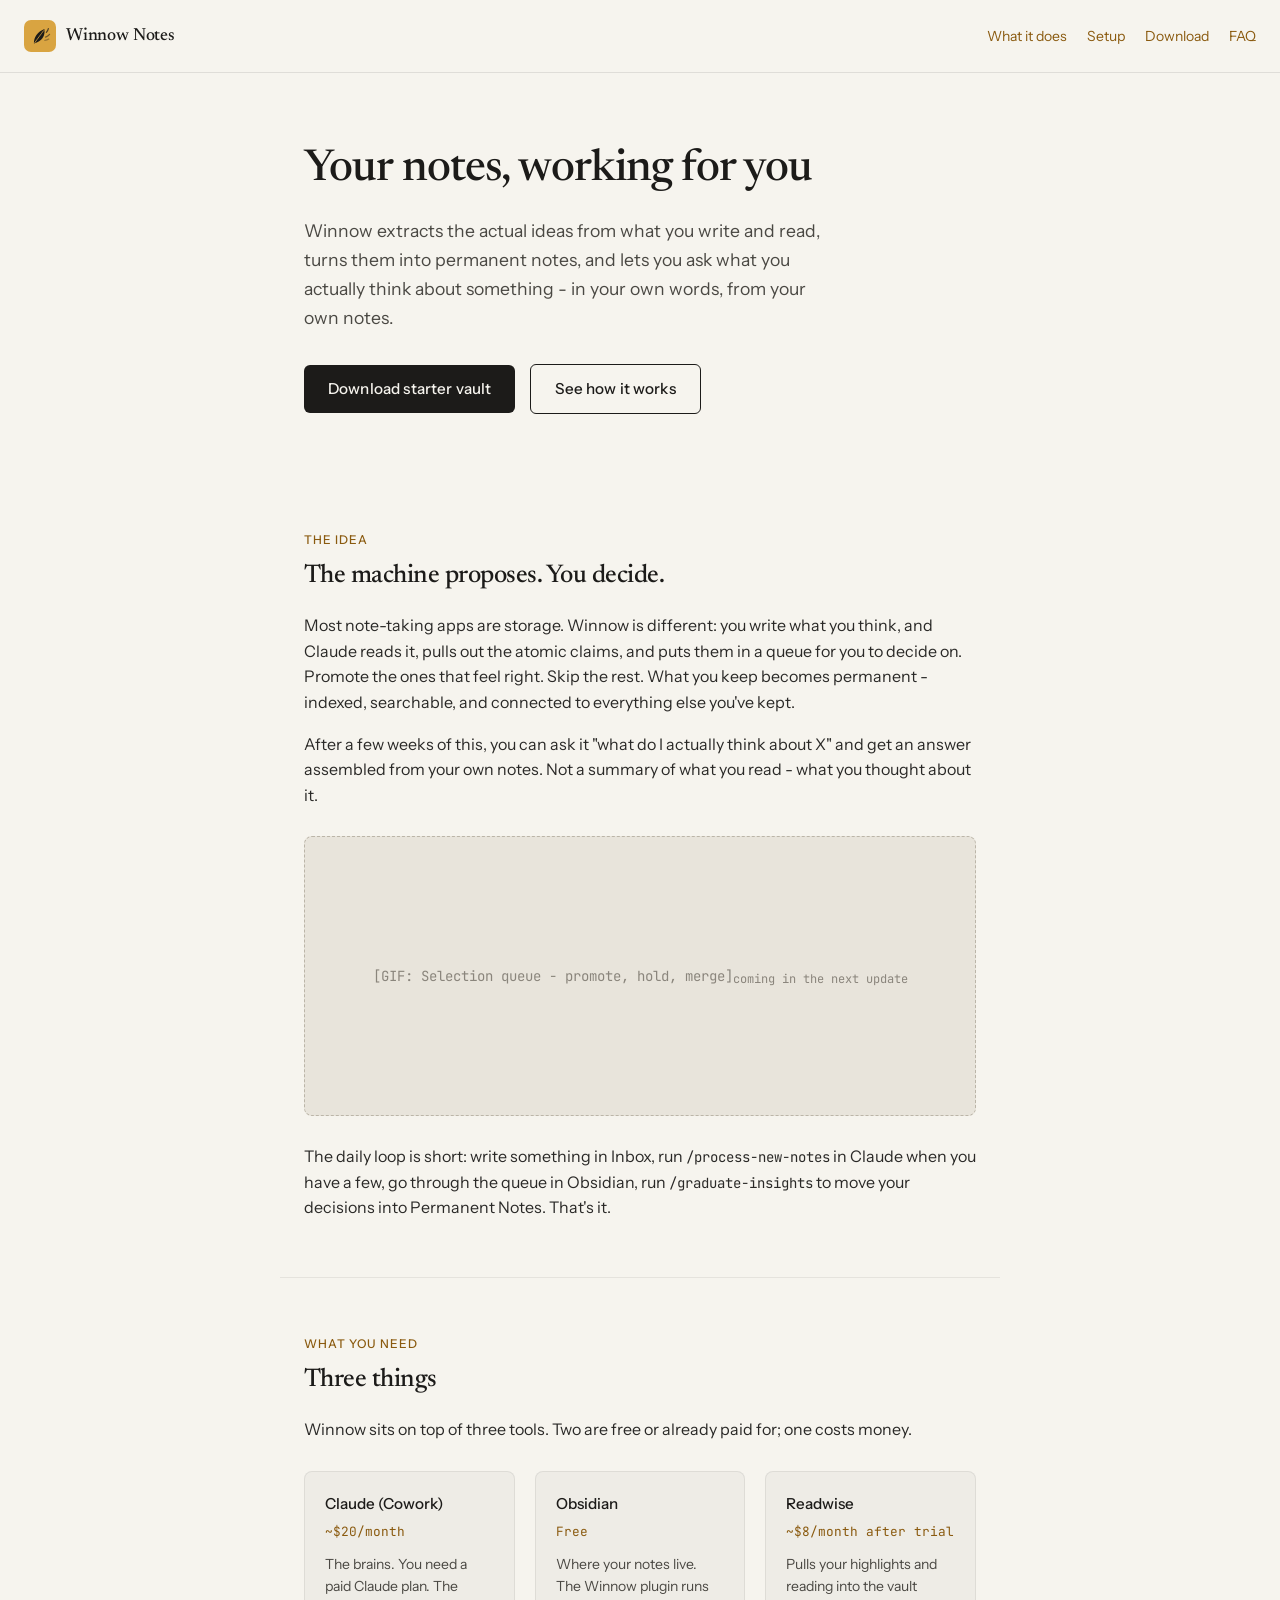
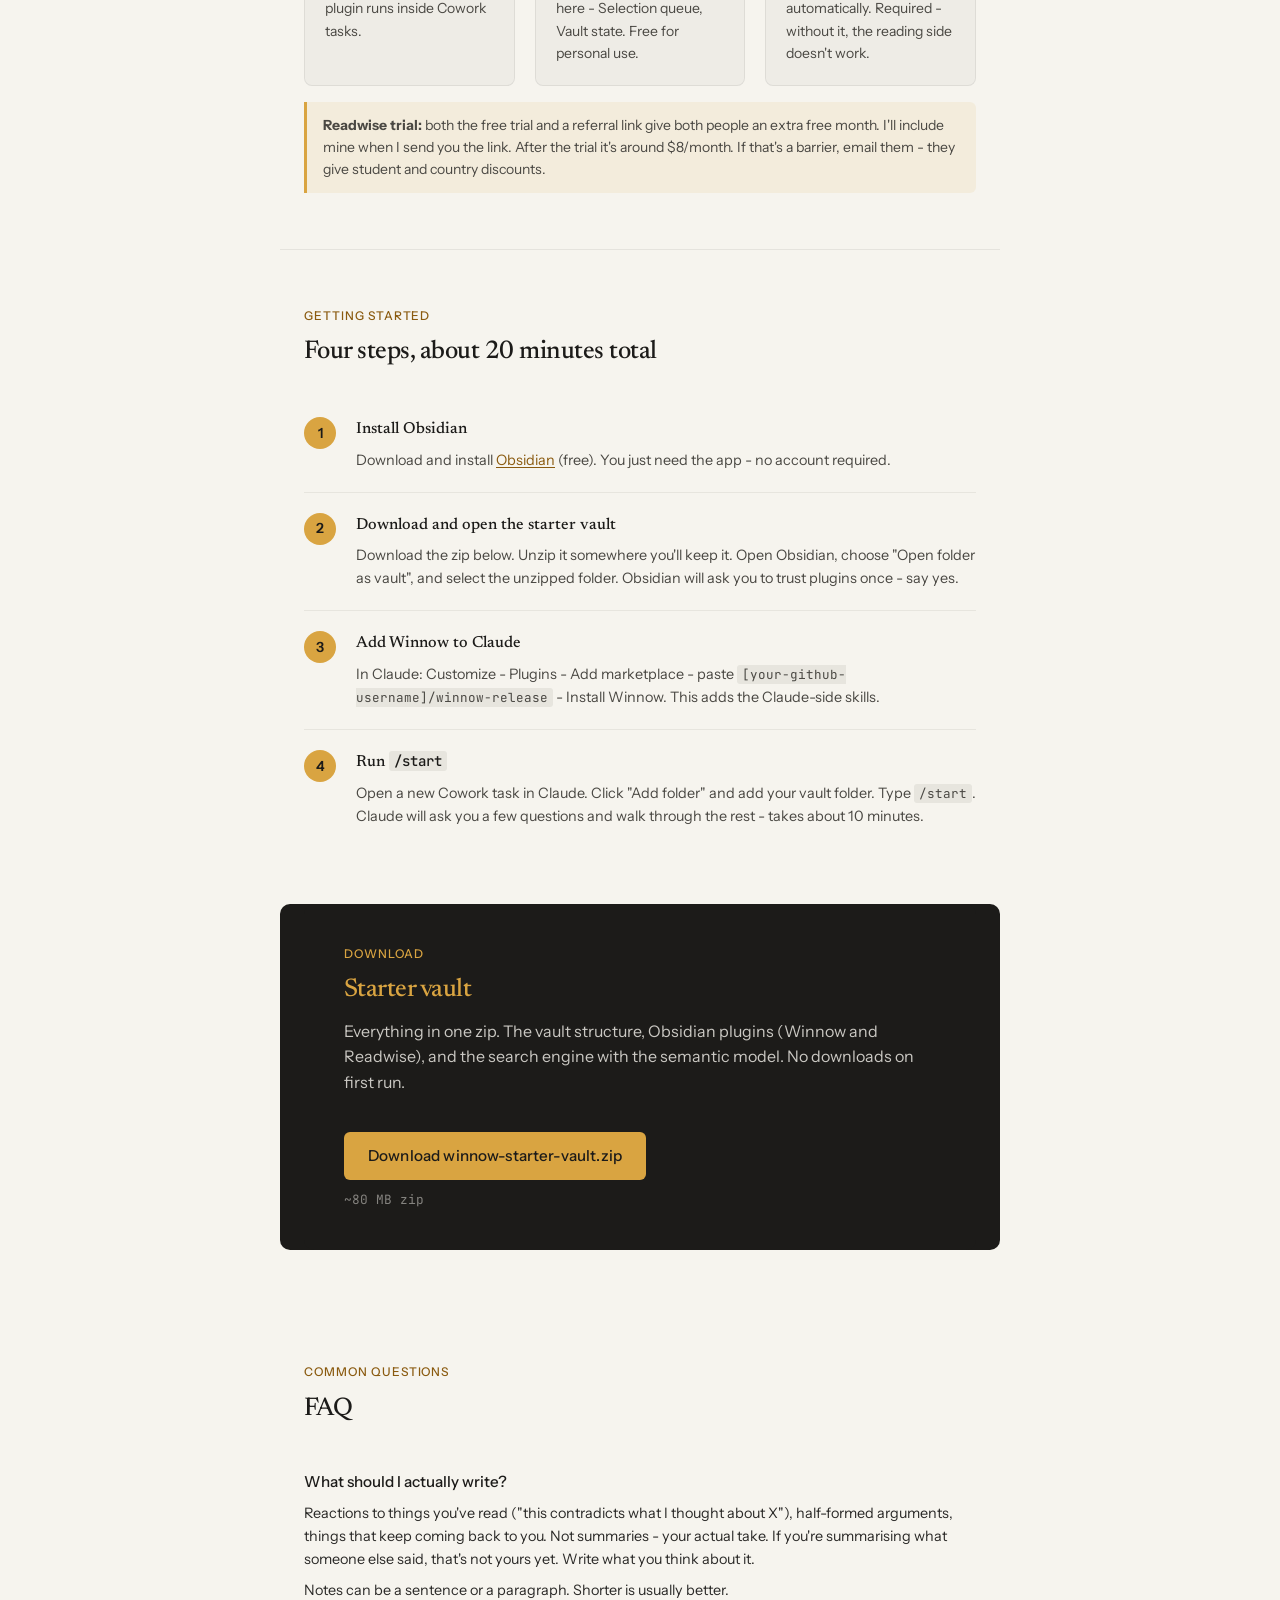
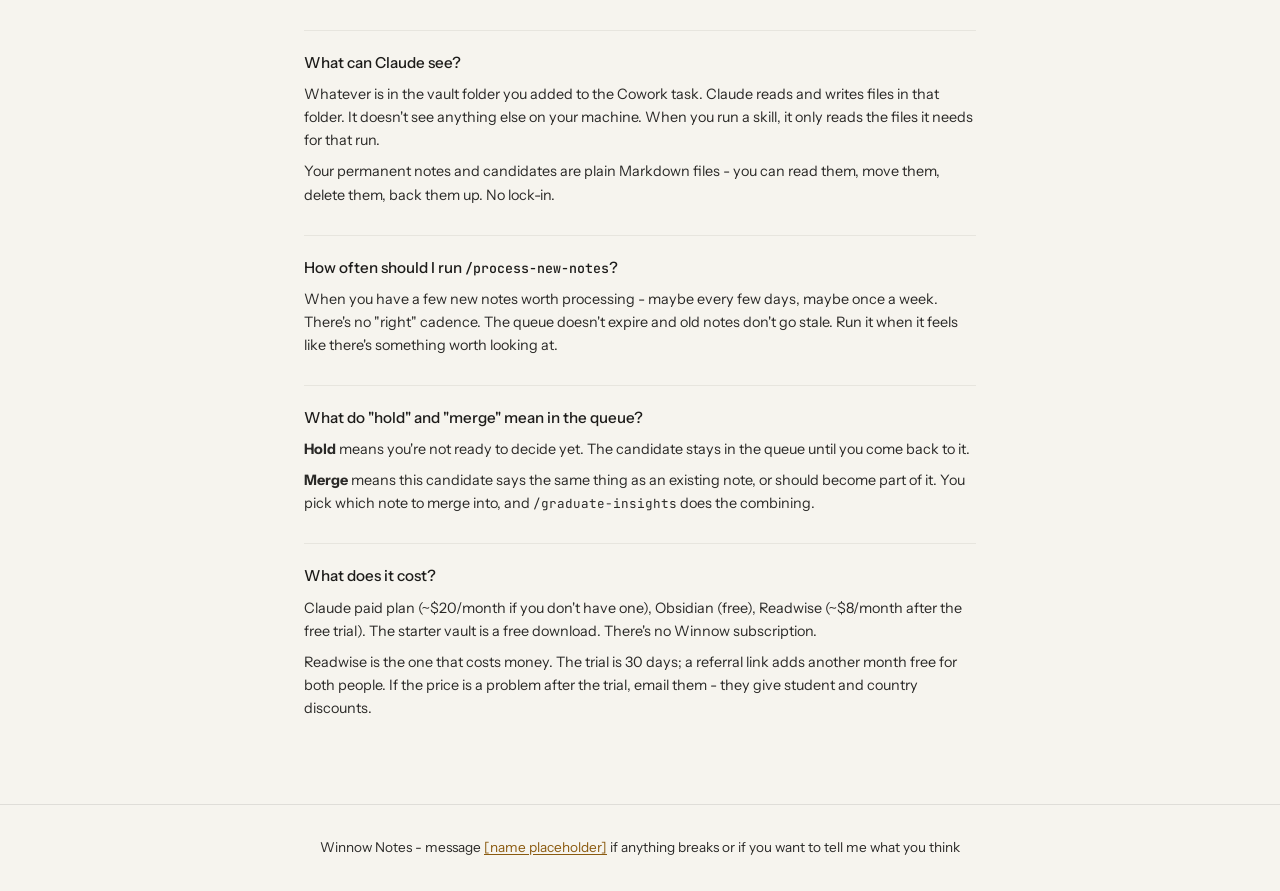
==== site/index.html @ e5ed85e8 "P4/P6b: improved test scripts and local landing page - test_friend_journey_deterministic.sh: proper " ====
<!DOCTYPE html>
<html lang="en">
<head>
<meta charset="UTF-8">
<meta name="viewport" content="width=device-width, initial-scale=1.0">
<meta name="robots" content="noindex">
<meta name="description" content="Winnow Notes - a second brain for your own thinking, built on Obsidian and Claude.">
<title>Winnow Notes</title>
<link rel="preconnect" href="https://fonts.googleapis.com">
<link href="https://fonts.googleapis.com/css2?family=Newsreader:opsz,wght@6..72,400;6..72,500;6..72,600&family=Instrument+Sans:wght@400;500&family=JetBrains+Mono:wght@400&display=swap" rel="stylesheet">
<style>
  :root {
    --ink: #1C1B19;
    --paper: #F6F4EE;
    --gold: #D9A441;
    --ochre: #8A5A0F;
    --chaff-75: rgba(236, 231, 220, 0.75);
    --chaff-55: rgba(236, 231, 220, 0.55);
    --chaff-35: rgba(236, 231, 220, 0.35);
    --max-w: 720px;
  }
  *, *::before, *::after { box-sizing: border-box; margin: 0; padding: 0; }
  html { font-size: 16px; scroll-behavior: smooth; }
  body {
    background: var(--paper);
    color: var(--ink);
    font-family: 'Instrument Sans', system-ui, sans-serif;
    line-height: 1.6;
    -webkit-font-smoothing: antialiased;
  }
  h1, h2, h3, .wordmark { font-family: 'Newsreader', Georgia, serif; }
  code, kbd { font-family: 'JetBrains Mono', monospace; font-size: 0.875em; }
  a { color: var(--ochre); text-decoration: underline; text-underline-offset: 2px; }
  a:hover { color: var(--ink); }

  /* Nav */
  nav {
    display: flex;
    align-items: center;
    gap: 10px;
    padding: 20px 24px;
    border-bottom: 1px solid rgba(28,27,25,0.1);
    position: sticky;
    top: 0;
    background: var(--paper);
    z-index: 10;
  }
  nav .logo { width: 32px; height: 32px; }
  nav .wordmark { font-size: 1.1rem; font-weight: 500; color: var(--ink); text-decoration: none; letter-spacing: -0.01em; }
  nav .nav-links { margin-left: auto; display: flex; gap: 20px; }
  nav .nav-links a { font-size: 0.875rem; color: var(--ochre); text-decoration: none; }
  nav .nav-links a:hover { text-decoration: underline; }

  /* Layout */
  .container { max-width: var(--max-w); margin: 0 auto; padding: 0 24px; }

  /* Hero */
  .hero {
    padding: 72px 24px 60px;
    max-width: var(--max-w);
    margin: 0 auto;
  }
  .hero h1 {
    font-size: clamp(2rem, 5vw, 2.75rem);
    font-weight: 500;
    line-height: 1.15;
    letter-spacing: -0.02em;
    margin-bottom: 20px;
    color: var(--ink);
  }
  .hero .sub {
    font-size: 1.1rem;
    color: #4a4843;
    max-width: 540px;
    margin-bottom: 32px;
    line-height: 1.65;
  }
  .btn {
    display: inline-block;
    background: var(--ink);
    color: var(--paper);
    padding: 12px 24px;
    border-radius: 6px;
    text-decoration: none;
    font-size: 0.95rem;
    font-weight: 500;
    letter-spacing: 0.01em;
    transition: opacity 0.15s;
  }
  .btn:hover { opacity: 0.85; color: var(--paper); }
  .btn-secondary {
    background: transparent;
    color: var(--ink);
    border: 1.5px solid var(--ink);
    margin-left: 12px;
  }
  .btn-secondary:hover { background: var(--ink); color: var(--paper); }

  /* Sections */
  section { padding: 56px 24px; max-width: var(--max-w); margin: 0 auto; }
  section + section { border-top: 1px solid rgba(28,27,25,0.08); }
  .section-label {
    font-size: 0.75rem;
    font-weight: 500;
    letter-spacing: 0.08em;
    text-transform: uppercase;
    color: var(--ochre);
    margin-bottom: 12px;
  }
  h2 {
    font-size: 1.6rem;
    font-weight: 500;
    letter-spacing: -0.02em;
    margin-bottom: 20px;
    line-height: 1.25;
  }
  p { margin-bottom: 16px; color: #2a2927; }
  p:last-child { margin-bottom: 0; }

  /* GIF placeholder */
  .gif-placeholder {
    background: #e8e4db;
    border: 1.5px dashed #bbb5a8;
    border-radius: 8px;
    height: 280px;
    display: flex;
    align-items: center;
    justify-content: center;
    margin: 28px 0;
    color: #8a857c;
    font-size: 0.875rem;
    font-family: 'JetBrains Mono', monospace;
    text-align: center;
    line-height: 1.6;
  }

  /* What you need */
  .needs-grid {
    display: grid;
    grid-template-columns: repeat(auto-fit, minmax(200px, 1fr));
    gap: 20px;
    margin-top: 28px;
  }
  .need-card {
    background: rgba(28,27,25,0.03);
    border: 1px solid rgba(28,27,25,0.08);
    border-radius: 8px;
    padding: 20px;
  }
  .need-card .need-name {
    font-weight: 500;
    margin-bottom: 6px;
    font-size: 0.95rem;
  }
  .need-card .need-cost {
    font-size: 0.8rem;
    color: var(--ochre);
    font-family: 'JetBrains Mono', monospace;
    margin-bottom: 10px;
  }
  .need-card p { font-size: 0.875rem; color: #4a4843; margin: 0; }

  /* Steps */
  .steps { margin-top: 28px; display: flex; flex-direction: column; gap: 0; }
  .step {
    display: grid;
    grid-template-columns: 36px 1fr;
    gap: 16px;
    padding: 20px 0;
    border-bottom: 1px solid rgba(28,27,25,0.07);
    align-items: start;
  }
  .step:last-child { border-bottom: none; }
  .step-num {
    width: 32px;
    height: 32px;
    background: var(--gold);
    color: var(--ink);
    border-radius: 50%;
    display: flex;
    align-items: center;
    justify-content: center;
    font-weight: 600;
    font-size: 0.875rem;
    flex-shrink: 0;
  }
  .step-content h3 { font-size: 1rem; font-weight: 500; margin-bottom: 6px; }
  .step-content p { font-size: 0.9rem; color: #4a4843; margin: 0; }
  .step-content code { background: rgba(28,27,25,0.07); padding: 1px 5px; border-radius: 3px; }

  /* Download */
  #download {
    background: var(--ink);
    color: var(--paper);
    border-radius: 10px;
    padding: 40px;
    max-width: var(--max-w);
    margin: 0 auto 56px;
  }
  #download h2 { color: var(--gold); }
  #download p { color: rgba(246,244,238,0.8); }
  #download .btn {
    background: var(--gold);
    color: var(--ink);
    margin-top: 20px;
  }
  #download .btn:hover { opacity: 0.9; }
  .file-note { font-size: 0.8rem; margin-top: 10px; opacity: 0.6; font-family: 'JetBrains Mono', monospace; }

  /* FAQ */
  .faq-list { margin-top: 24px; display: flex; flex-direction: column; gap: 0; }
  .faq-item {
    padding: 20px 0;
    border-bottom: 1px solid rgba(28,27,25,0.07);
  }
  .faq-item:last-child { border-bottom: none; }
  .faq-q { font-weight: 500; margin-bottom: 8px; font-size: 0.95rem; }
  .faq-a { font-size: 0.9rem; color: #4a4843; }
  .faq-a p { margin-bottom: 8px; }

  /* Footer */
  footer {
    border-top: 1px solid rgba(28,27,25,0.1);
    padding: 32px 24px;
    text-align: center;
    font-size: 0.85rem;
    color: #6a6560;
  }
  footer a { color: var(--ochre); }

  /* Readwise trial note */
  .trial-note {
    background: rgba(217,164,65,0.1);
    border-left: 3px solid var(--gold);
    padding: 12px 16px;
    border-radius: 0 6px 6px 0;
    font-size: 0.875rem;
    margin-top: 16px;
    color: #4a4843;
  }

  /* Responsive */
  @media (max-width: 600px) {
    .hero h1 { font-size: 1.75rem; }
    .btn-secondary { margin-left: 0; margin-top: 10px; }
    nav .nav-links { display: none; }
    #download { padding: 28px 20px; }
  }
</style>
</head>
<body>

<nav>
  <img class="logo" src="assets/winnow-mark-B1-gold-tile.svg" alt="Winnow Notes mark">
  <a href="/" class="wordmark">Winnow Notes</a>
  <div class="nav-links">
    <a href="#what-it-does">What it does</a>
    <a href="#setup">Setup</a>
    <a href="#download">Download</a>
    <a href="#faq">FAQ</a>
  </div>
</nav>

<main>

  <!-- Hero -->
  <div class="hero">
    <h1>Your notes, working for you</h1>
    <p class="sub">Winnow extracts the actual ideas from what you write and read, turns them into permanent notes, and lets you ask what you actually think about something - in your own words, from your own notes.</p>
    <a href="#download" class="btn">Download starter vault</a>
    <a href="#setup" class="btn btn-secondary">See how it works</a>
  </div>

  <!-- What it does -->
  <section id="what-it-does">
    <div class="section-label">The idea</div>
    <h2>The machine proposes. You decide.</h2>
    <p>Most note-taking apps are storage. Winnow is different: you write what you think, and Claude reads it, pulls out the atomic claims, and puts them in a queue for you to decide on. Promote the ones that feel right. Skip the rest. What you keep becomes permanent - indexed, searchable, and connected to everything else you've kept.</p>
    <p>After a few weeks of this, you can ask it "what do I actually think about X" and get an answer assembled from your own notes. Not a summary of what you read - what you thought about it.</p>

    <div class="gif-placeholder">
      [GIF: Selection queue - promote, hold, merge]<br>
      <span style="font-family: inherit; font-size: 0.75rem; margin-top: 6px; display: block;">coming in the next update</span>
    </div>

    <p>The daily loop is short: write something in Inbox, run <code>/process-new-notes</code> in Claude when you have a few, go through the queue in Obsidian, run <code>/graduate-insights</code> to move your decisions into Permanent Notes. That's it.</p>
  </section>

  <!-- What you need -->
  <section id="requirements">
    <div class="section-label">What you need</div>
    <h2>Three things</h2>
    <p>Winnow sits on top of three tools. Two are free or already paid for; one costs money.</p>

    <div class="needs-grid">
      <div class="need-card">
        <div class="need-name">Claude (Cowork)</div>
        <div class="need-cost">~$20/month</div>
        <p>The brains. You need a paid Claude plan. The plugin runs inside Cowork tasks.</p>
      </div>
      <div class="need-card">
        <div class="need-name">Obsidian</div>
        <div class="need-cost">Free</div>
        <p>Where your notes live. The Winnow plugin runs here - Selection queue, Vault state. Free for personal use.</p>
      </div>
      <div class="need-card">
        <div class="need-name">Readwise</div>
        <div class="need-cost">~$8/month after trial</div>
        <p>Pulls your highlights and reading into the vault automatically. Required - without it, the reading side doesn't work.</p>
      </div>
    </div>

    <div class="trial-note">
      <strong>Readwise trial:</strong> both the free trial and a referral link give both people an extra free month. I'll include mine when I send you the link. After the trial it's around $8/month. If that's a barrier, email them - they give student and country discounts.
    </div>
  </section>

  <!-- Setup -->
  <section id="setup">
    <div class="section-label">Getting started</div>
    <h2>Four steps, about 20 minutes total</h2>

    <div class="steps">
      <div class="step">
        <div class="step-num">1</div>
        <div class="step-content">
          <h3>Install Obsidian</h3>
          <p>Download and install <a href="https://obsidian.md" target="_blank" rel="noopener">Obsidian</a> (free). You just need the app - no account required.</p>
        </div>
      </div>
      <div class="step">
        <div class="step-num">2</div>
        <div class="step-content">
          <h3>Download and open the starter vault</h3>
          <p>Download the zip below. Unzip it somewhere you'll keep it. Open Obsidian, choose "Open folder as vault", and select the unzipped folder. Obsidian will ask you to trust plugins once - say yes.</p>
        </div>
      </div>
      <div class="step">
        <div class="step-num">3</div>
        <div class="step-content">
          <h3>Add Winnow to Claude</h3>
          <p>In Claude: Customize - Plugins - Add marketplace - paste <code>[your-github-username]/winnow-release</code> - Install Winnow. This adds the Claude-side skills.</p>
        </div>
      </div>
      <div class="step">
        <div class="step-num">4</div>
        <div class="step-content">
          <h3>Run <code>/start</code></h3>
          <p>Open a new Cowork task in Claude. Click "Add folder" and add your vault folder. Type <code>/start</code>. Claude will ask you a few questions and walk through the rest - takes about 10 minutes.</p>
        </div>
      </div>
    </div>
  </section>

  <!-- Download -->
  <div id="download" class="container" style="padding: 0 24px;">
    <div style="background: var(--ink); color: var(--paper); border-radius: 10px; padding: 40px; margin-bottom: 56px;">
      <div class="section-label" style="color: var(--gold);">Download</div>
      <h2 style="color: var(--gold); margin-bottom: 12px;">Starter vault</h2>
      <p style="color: rgba(246,244,238,0.8);">Everything in one zip. The vault structure, Obsidian plugins (Winnow and Readwise), and the search engine with the semantic model. No downloads on first run.</p>
      <a href="https://github.com/[TBD]/releases/latest/download/winnow-starter-vault.zip" class="btn" style="background: var(--gold); color: var(--ink); display: inline-block; margin-top: 20px;">Download winnow-starter-vault.zip</a>
      <p class="file-note">~80 MB zip</p>
    </div>
  </div>

  <!-- FAQ -->
  <section id="faq">
    <div class="section-label">Common questions</div>
    <h2>FAQ</h2>

    <div class="faq-list">
      <div class="faq-item">
        <div class="faq-q">What should I actually write?</div>
        <div class="faq-a">
          <p>Reactions to things you've read ("this contradicts what I thought about X"), half-formed arguments, things that keep coming back to you. Not summaries - your actual take. If you're summarising what someone else said, that's not yours yet. Write what you think about it.</p>
          <p>Notes can be a sentence or a paragraph. Shorter is usually better.</p>
        </div>
      </div>
      <div class="faq-item">
        <div class="faq-q">What can Claude see?</div>
        <div class="faq-a">
          <p>Whatever is in the vault folder you added to the Cowork task. Claude reads and writes files in that folder. It doesn't see anything else on your machine. When you run a skill, it only reads the files it needs for that run.</p>
          <p>Your permanent notes and candidates are plain Markdown files - you can read them, move them, delete them, back them up. No lock-in.</p>
        </div>
      </div>
      <div class="faq-item">
        <div class="faq-q">How often should I run <code>/process-new-notes</code>?</div>
        <div class="faq-a">
          <p>When you have a few new notes worth processing - maybe every few days, maybe once a week. There's no "right" cadence. The queue doesn't expire and old notes don't go stale. Run it when it feels like there's something worth looking at.</p>
        </div>
      </div>
      <div class="faq-item">
        <div class="faq-q">What do "hold" and "merge" mean in the queue?</div>
        <div class="faq-a">
          <p><strong>Hold</strong> means you're not ready to decide yet. The candidate stays in the queue until you come back to it.</p>
          <p><strong>Merge</strong> means this candidate says the same thing as an existing note, or should become part of it. You pick which note to merge into, and <code>/graduate-insights</code> does the combining.</p>
        </div>
      </div>
      <div class="faq-item">
        <div class="faq-q">What does it cost?</div>
        <div class="faq-a">
          <p>Claude paid plan (~$20/month if you don't have one), Obsidian (free), Readwise (~$8/month after the free trial). The starter vault is a free download. There's no Winnow subscription.</p>
          <p>Readwise is the one that costs money. The trial is 30 days; a referral link adds another month free for both people. If the price is a problem after the trial, email them - they give student and country discounts.</p>
        </div>
      </div>
    </div>
  </section>

</main>

<footer>
  <p>Winnow Notes - message <a href="mailto:[placeholder]">[name placeholder]</a> if anything breaks or if you want to tell me what you think</p>
</footer>

</body>
</html>
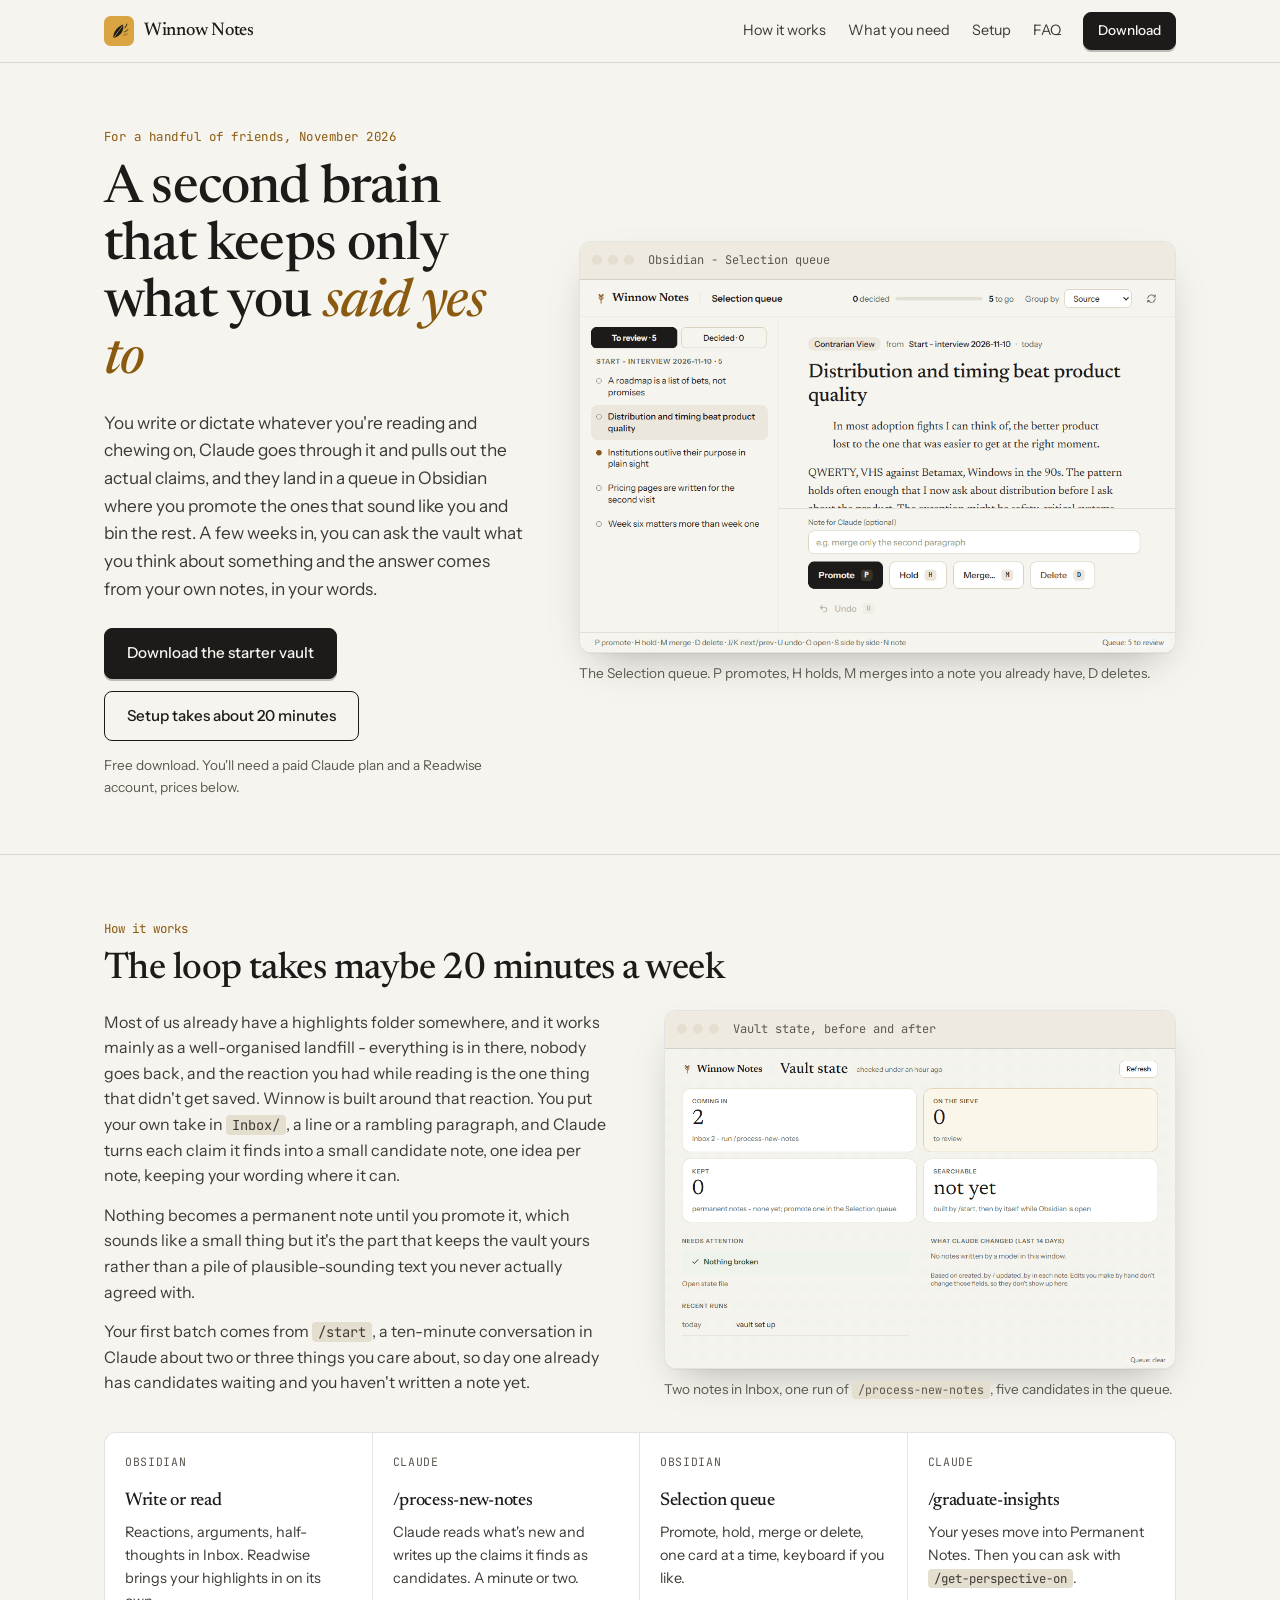
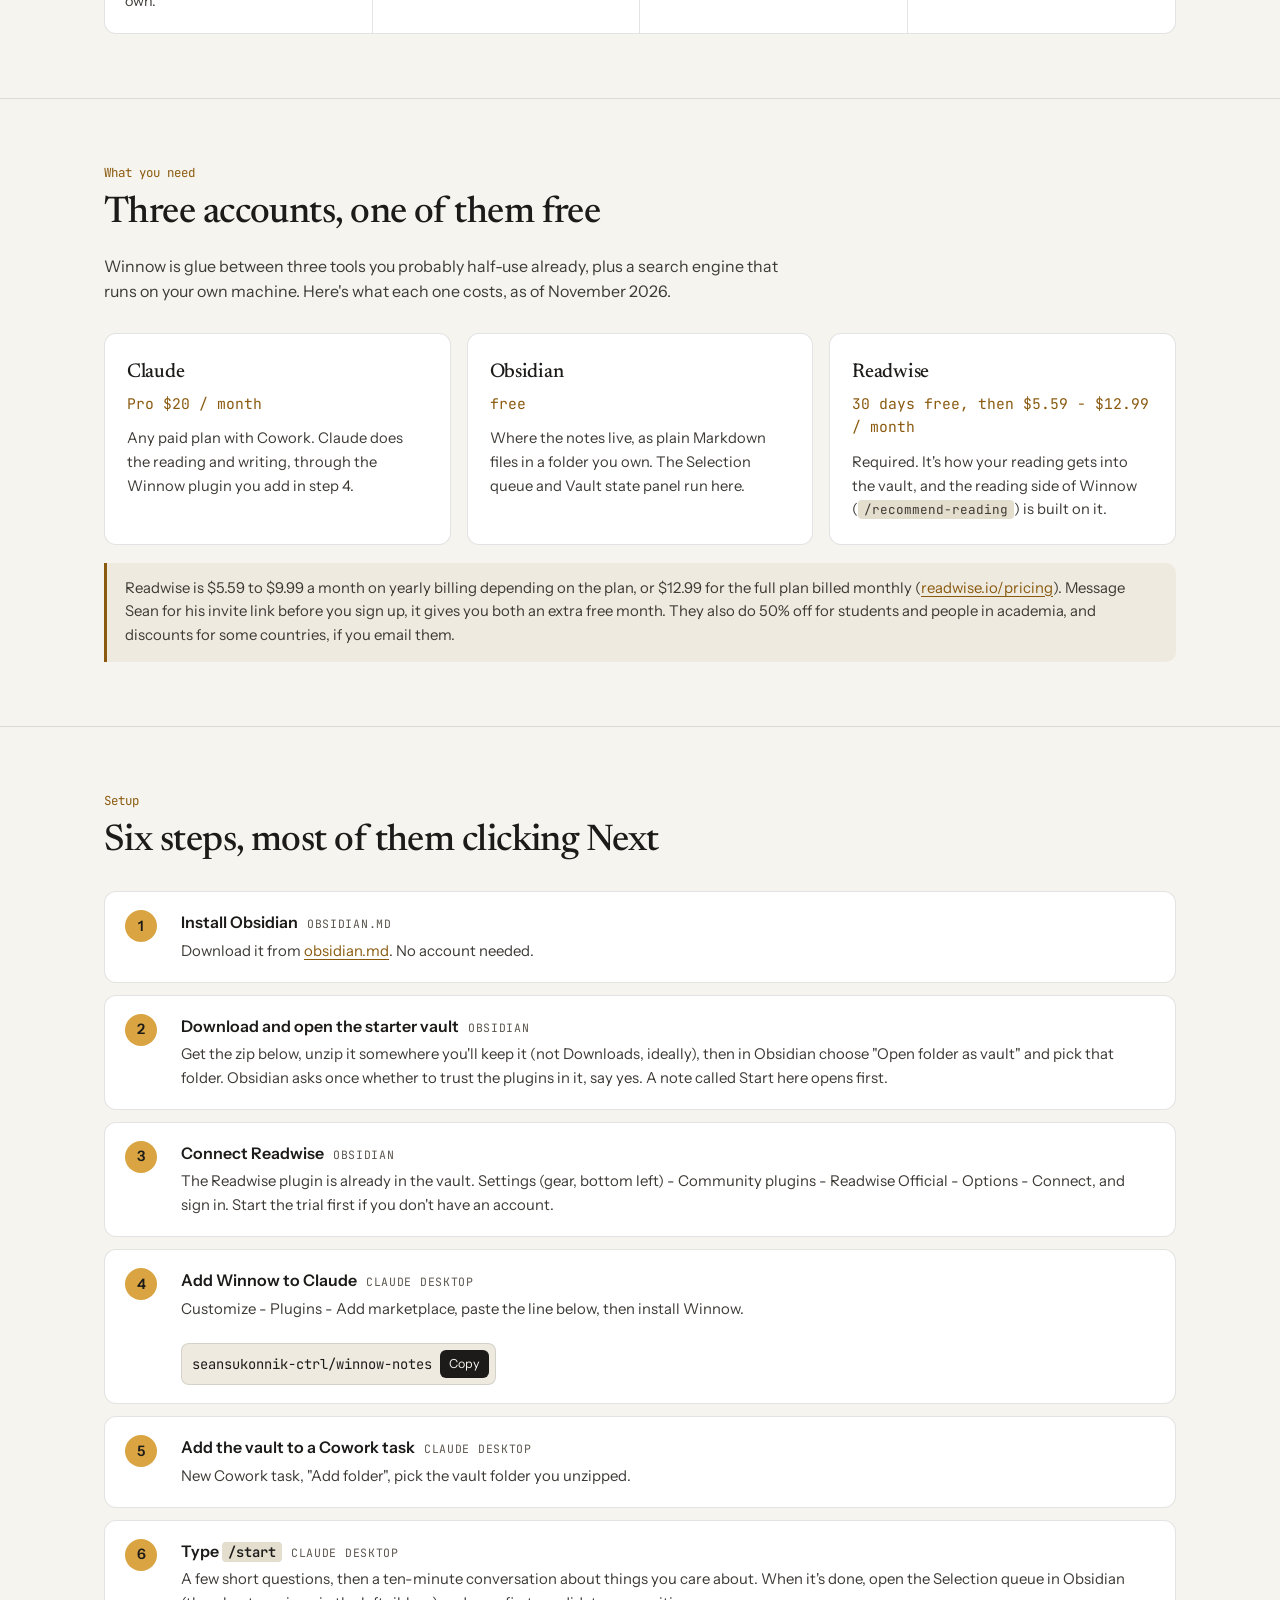
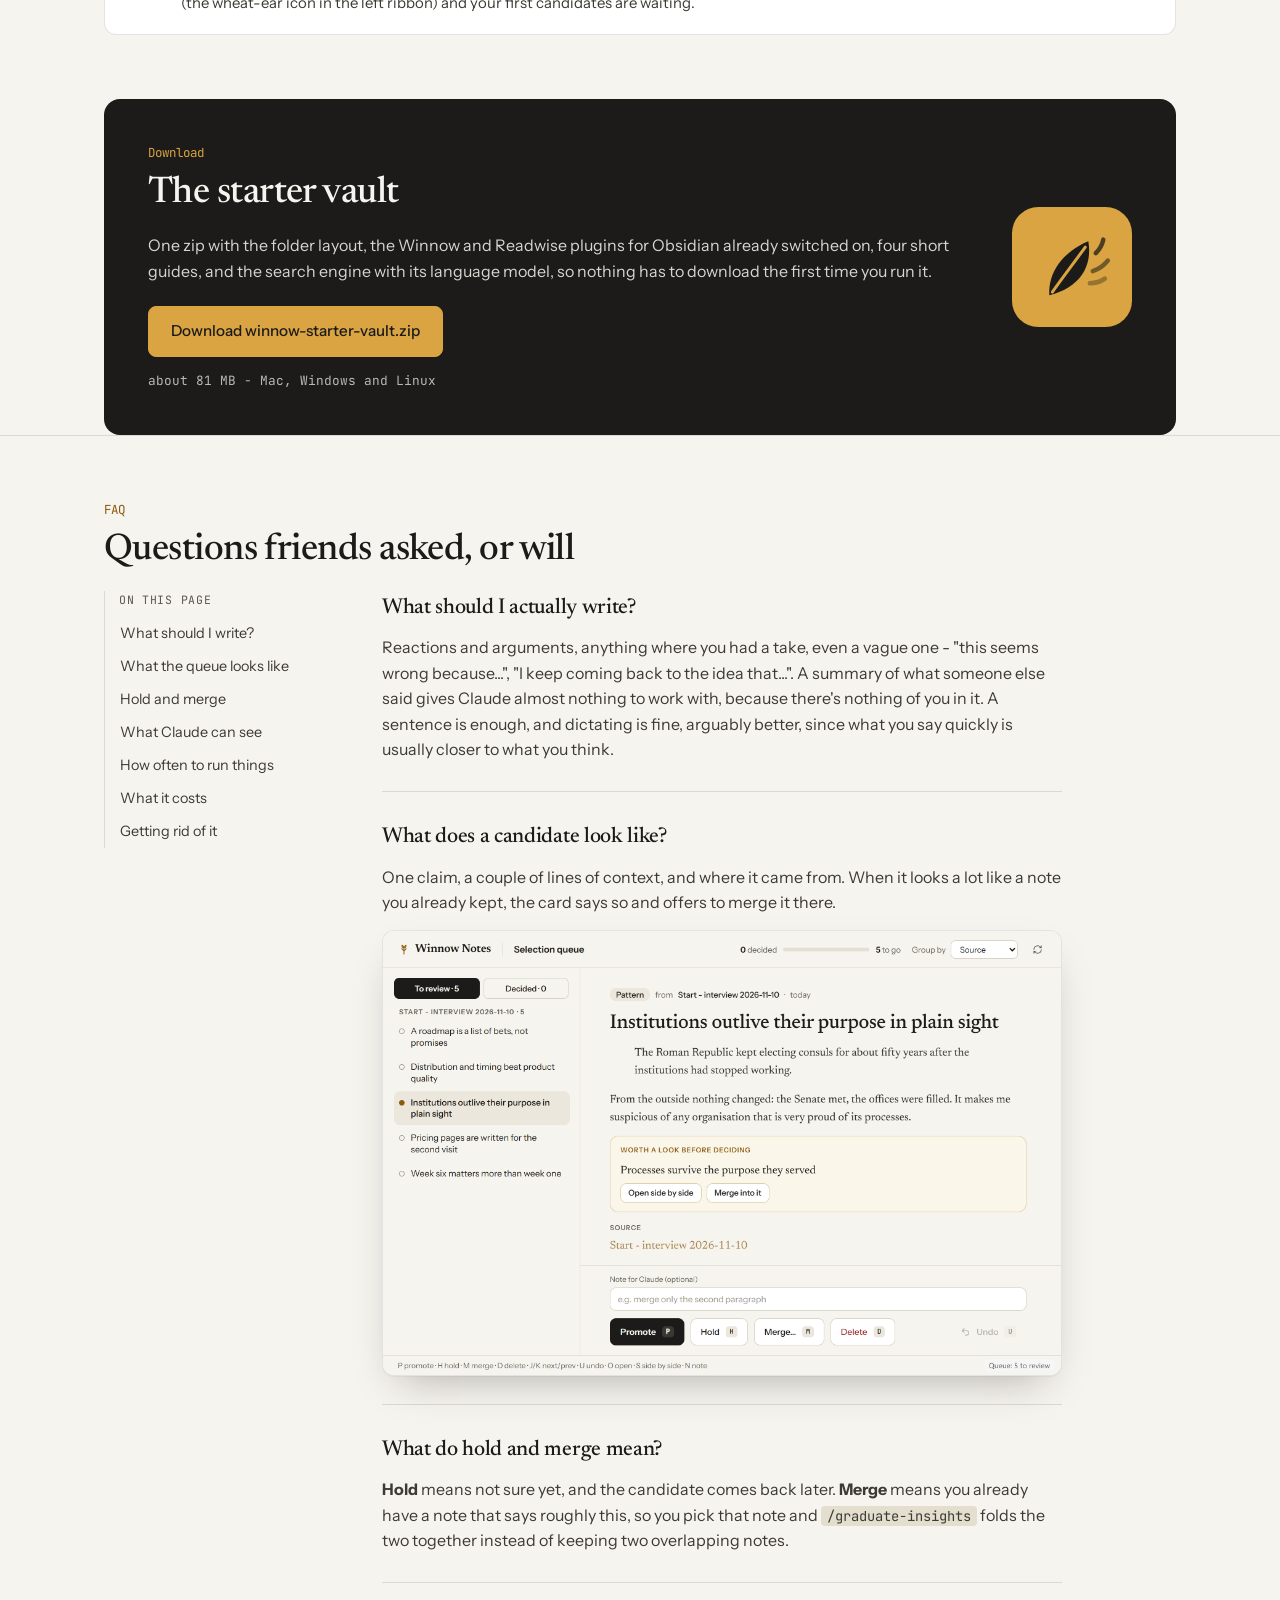
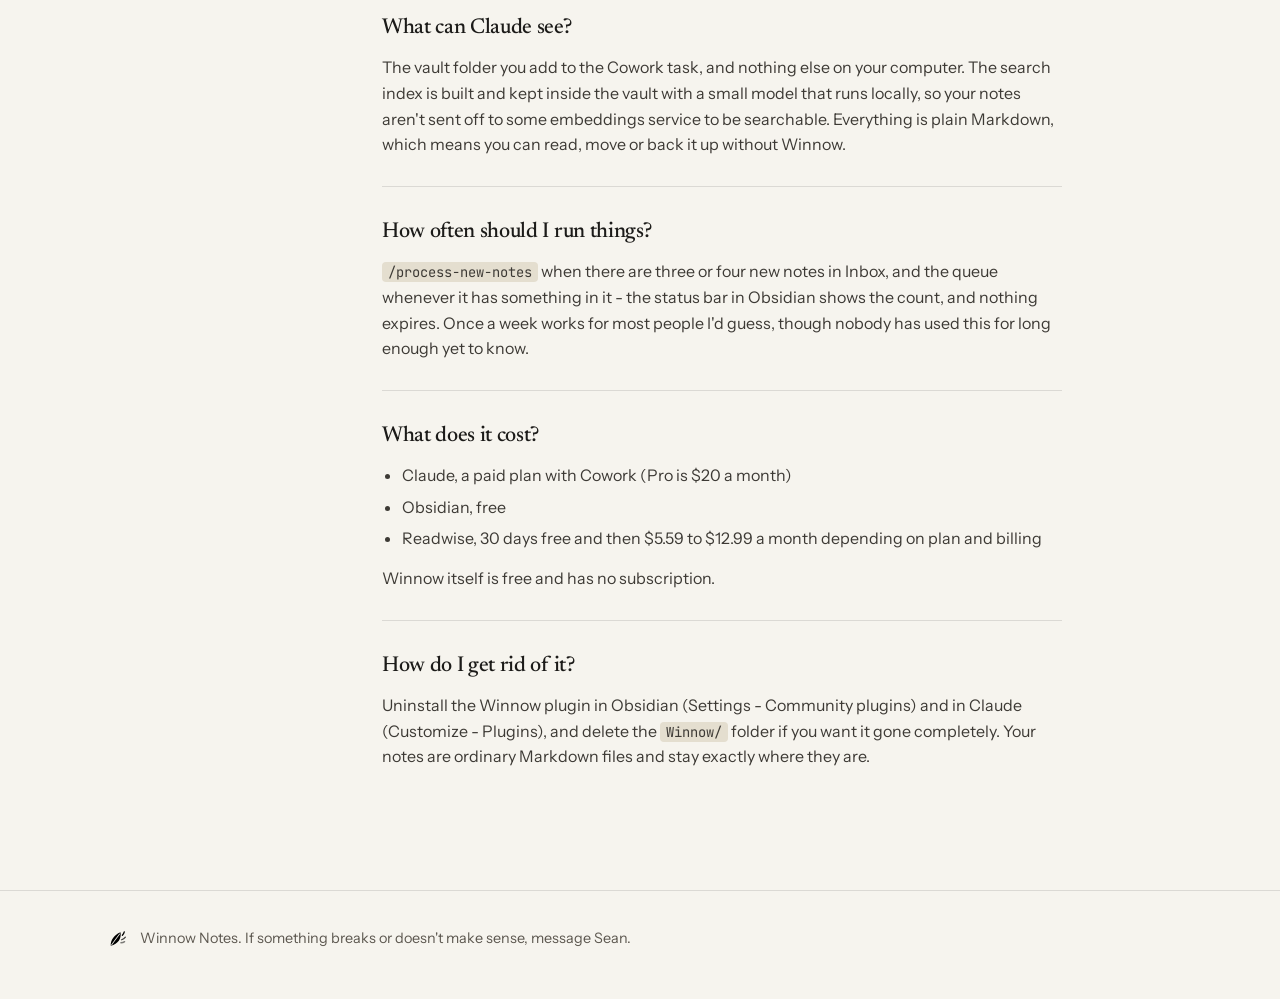
==== commit b3bf8a0d: "Run B: Readwise required in /start, real landing page, Windows-safe tests - plugins/winnow 0.9.6-cor" ====
--- a/site/index.html
+++ b/site/index.html
@@ -4,413 +4,348 @@
 <meta charset="UTF-8">
 <meta name="viewport" content="width=device-width, initial-scale=1.0">
 <meta name="robots" content="noindex">
-<meta name="description" content="Winnow Notes - a second brain for your own thinking, built on Obsidian and Claude.">
+<meta name="description" content="Winnow Notes - Claude reads what you write, proposes the claims it finds, and keeps only the ones you say yes to. Built on Obsidian, Claude and Readwise.">
 <title>Winnow Notes</title>
+<link rel="icon" href="assets/winnow-mark-B1-gold-tile.svg" type="image/svg+xml">
 <link rel="preconnect" href="https://fonts.googleapis.com">
-<link href="https://fonts.googleapis.com/css2?family=Newsreader:opsz,wght@6..72,400;6..72,500;6..72,600&family=Instrument+Sans:wght@400;500&family=JetBrains+Mono:wght@400&display=swap" rel="stylesheet">
+<link rel="preconnect" href="https://fonts.gstatic.com" crossorigin>
+<link href="https://fonts.googleapis.com/css2?family=Newsreader:ital,opsz,wght@0,6..72,400;0,6..72,500;0,6..72,600;1,6..72,400&family=Instrument+Sans:wght@400;500;600&family=JetBrains+Mono:wght@400;500&display=swap" rel="stylesheet">
 <style>
   :root {
     --ink: #1C1B19;
+    --ink-2: #3d3a35;   /* body copy on paper, 10.3:1 */
+    --ink-3: #5c574f;   /* secondary copy on paper, 6.5:1 */
     --paper: #F6F4EE;
-    --gold: #D9A441;
-    --ochre: #8A5A0F;
-    --chaff-75: rgba(236, 231, 220, 0.75);
-    --chaff-55: rgba(236, 231, 220, 0.55);
-    --chaff-35: rgba(236, 231, 220, 0.35);
-    --max-w: 720px;
+    --paper-2: #EEEAE0; /* panels */
+    --paper-3: #E4DECF; /* rules, tags */
+    --gold: #D9A441;    /* only on ink, or as fill behind ink text */
+    --ochre: #8A5A0F;   /* links and labels on paper, 5.4:1 (4.9:1 on paper-2) */
+    --rule: rgba(28,27,25,0.12);
+    --max: 1120px;
+    --prose: 680px;
   }
   *, *::before, *::after { box-sizing: border-box; margin: 0; padding: 0; }
-  html { font-size: 16px; scroll-behavior: smooth; }
-  body {
-    background: var(--paper);
-    color: var(--ink);
-    font-family: 'Instrument Sans', system-ui, sans-serif;
-    line-height: 1.6;
-    -webkit-font-smoothing: antialiased;
+  html { font-size: 16px; scroll-behavior: smooth; scroll-padding-top: 72px; }
+  body { background: var(--paper); color: var(--ink); font-family: 'Instrument Sans', system-ui, sans-serif; line-height: 1.6; -webkit-font-smoothing: antialiased; }
+  img { max-width: 100%; height: auto; display: block; }
+  h1, h2, h3, .wordmark { font-family: 'Newsreader', Georgia, serif; font-weight: 500; letter-spacing: -0.015em; }
+  code, kbd, .mono { font-family: 'JetBrains Mono', ui-monospace, monospace; font-size: 0.86em; }
+  code { background: var(--paper-3); padding: 1px 6px; border-radius: 4px; white-space: nowrap; }
+  kbd { border: 1px solid var(--rule); border-bottom-width: 2px; border-radius: 4px; padding: 0 5px; background: #fff; }
+  a { color: var(--ochre); text-underline-offset: 3px; }
+  a:hover { color: var(--ink); }
+  a:focus-visible, .btn:focus-visible { outline: 3px solid var(--gold); outline-offset: 2px; border-radius: 4px; }
+  p { color: var(--ink-2); margin-bottom: 14px; }
+  p:last-child { margin-bottom: 0; }
+
+  /* Nav */
+  .nav { position: sticky; top: 0; z-index: 10; background: rgba(246,244,238,0.94); backdrop-filter: blur(6px); border-bottom: 1px solid var(--rule); }
+  .nav-in { max-width: var(--max); margin: 0 auto; padding: 12px 24px; display: flex; align-items: center; gap: 10px; }
+  .nav .logo { width: 30px; height: 30px; }
+  .nav .wordmark { font-size: 1.15rem; color: var(--ink); text-decoration: none; }
+  .nav-links { margin-left: auto; display: flex; gap: 22px; align-items: center; }
+  .nav-links a { font-size: 0.9rem; color: var(--ink-2); text-decoration: none; }
+  .nav-links a:hover { color: var(--ochre); text-decoration: underline; }
+  .nav-links .btn { color: var(--paper); padding: 7px 14px; font-size: 0.85rem; }
+
+  .wrap { max-width: var(--max); margin: 0 auto; padding: 0 24px; }
+
+  /* Buttons */
+  .btn { display: inline-block; background: var(--ink); color: var(--paper); padding: 12px 22px; border-radius: 8px; text-decoration: none; font-weight: 500; font-size: 0.95rem; border: 1.5px solid var(--ink); box-shadow: 0 2px 0 rgba(28,27,25,0.25); transition: transform .1s, box-shadow .1s; }
+  .btn:hover { color: var(--paper); transform: translateY(-1px); box-shadow: 0 3px 0 rgba(28,27,25,0.25); }
+  .btn-ghost { background: transparent; color: var(--ink); box-shadow: none; }
+  .btn-ghost:hover { color: var(--ink); background: var(--paper-2); }
+  .btn-gold { background: var(--gold); color: var(--ink); border-color: var(--gold); }
+  .btn-gold:hover { color: var(--ink); }
+
+  /* Hero */
+  .hero { display: grid; grid-template-columns: minmax(0, 5fr) minmax(0, 7fr); gap: 48px; align-items: center; padding: 64px 0 56px; }
+  .eyebrow { font-family: 'JetBrains Mono', monospace; font-size: 0.78rem; letter-spacing: 0.04em; color: var(--ochre); margin-bottom: 14px; }
+  .hero h1 { font-size: clamp(2.1rem, 4.4vw, 3.3rem); line-height: 1.08; margin-bottom: 20px; }
+  .hero h1 em { font-style: italic; color: var(--ochre); }
+  .hero .sub { font-size: 1.08rem; margin-bottom: 26px; }
+  .hero .cta { display: flex; gap: 12px; flex-wrap: wrap; }
+  .hero .small { font-size: 0.85rem; color: var(--ink-3); margin-top: 14px; }
+
+  /* App window frame for screenshots */
+  .window { background: #fff; border: 1px solid var(--rule); border-radius: 12px; box-shadow: 0 1px 0 rgba(28,27,25,.04), 0 18px 40px -18px rgba(28,27,25,.35); overflow: hidden; }
+  .window-bar { display: flex; align-items: center; gap: 6px; padding: 9px 12px; background: var(--paper-2); border-bottom: 1px solid var(--rule); }
+  .window-bar i { width: 10px; height: 10px; border-radius: 50%; background: var(--paper-3); }
+  .window-bar span { margin-left: 8px; font-size: 0.75rem; color: var(--ink-3); font-family: 'JetBrains Mono', monospace; }
+  figure figcaption { font-size: 0.85rem; color: var(--ink-3); margin-top: 10px; }
+
+  /* Sections */
+  section { padding: 64px 0; border-top: 1px solid var(--rule); }
+  .label { font-family: 'JetBrains Mono', monospace; font-size: 0.78rem; color: var(--ochre); margin-bottom: 10px; }
+  h2 { font-size: clamp(1.7rem, 3vw, 2.3rem); line-height: 1.15; margin-bottom: 18px; }
+  .prose { max-width: var(--prose); }
+  .split { display: grid; grid-template-columns: minmax(0, 1fr) minmax(0, 1fr); gap: 48px; align-items: start; }
+
+  /* Loop strip */
+  .loop { display: grid; grid-template-columns: repeat(4, minmax(0, 1fr)); gap: 0; margin-top: 32px; border: 1px solid var(--rule); border-radius: 12px; overflow: hidden; background: #fff; }
+  .loop > div { padding: 20px; border-right: 1px solid var(--rule); }
+  .loop > div:last-child { border-right: 0; }
+  .loop .where { font-family: 'JetBrains Mono', monospace; font-size: 0.72rem; color: var(--ink-3); text-transform: uppercase; letter-spacing: 0.06em; }
+  .loop h3 { font-size: 1.15rem; margin: 6px 0 6px; }
+  .loop p { font-size: 0.9rem; }
+
+  /* Needs */
+  .needs { display: grid; grid-template-columns: repeat(3, minmax(0, 1fr)); gap: 16px; margin-top: 28px; }
+  .need { background: #fff; border: 1px solid var(--rule); border-radius: 12px; padding: 22px; }
+  .need h3 { font-size: 1.25rem; margin-bottom: 4px; }
+  .price { font-family: 'JetBrains Mono', monospace; font-size: 0.82rem; color: var(--ochre); margin-bottom: 12px; }
+  .need p { font-size: 0.92rem; }
+  .note { margin-top: 18px; background: var(--paper-2); border-left: 3px solid var(--ochre); border-radius: 0 10px 10px 0; padding: 14px 18px; font-size: 0.93rem; }
+  .note p { color: var(--ink-2); }
+
+  /* Steps */
+  .steps { list-style: none; counter-reset: s; margin-top: 28px; display: grid; gap: 12px; }
+  .steps li { counter-increment: s; display: grid; grid-template-columns: 40px minmax(0, 1fr); gap: 16px; background: #fff; border: 1px solid var(--rule); border-radius: 12px; padding: 18px 20px; }
+  .steps li::before { content: counter(s); width: 32px; height: 32px; border-radius: 50%; background: var(--gold); color: var(--ink); display: grid; place-items: center; font-weight: 600; font-size: 0.9rem; }
+  .steps h3 { font-family: 'Instrument Sans', system-ui, sans-serif; font-weight: 600; font-size: 1rem; letter-spacing: 0; margin-bottom: 4px; }
+  .steps p { font-size: 0.93rem; }
+  .steps .where { font-family: 'JetBrains Mono', monospace; font-size: 0.72rem; color: var(--ink-3); text-transform: uppercase; letter-spacing: 0.06em; margin-left: 6px; font-weight: 400; }
+  .copybox { display: inline-flex; align-items: center; gap: 8px; margin-top: 8px; background: var(--paper-2); border: 1px solid var(--rule); border-radius: 8px; padding: 6px 6px 6px 10px; font-family: 'JetBrains Mono', monospace; font-size: 0.86rem; max-width: 100%; overflow-wrap: anywhere; }
+  .copybox button { font: inherit; font-family: 'Instrument Sans', sans-serif; font-size: 0.78rem; background: var(--ink); color: var(--paper); border: 0; border-radius: 6px; padding: 4px 9px; cursor: pointer; }
+
+  /* Download */
+  .download { background: var(--ink); color: var(--paper); border-radius: 16px; padding: 44px; display: grid; grid-template-columns: minmax(0, 1fr) auto; gap: 32px; align-items: center; }
+  .download .label { color: var(--gold); }
+  .download h2 { color: var(--paper); }
+  .download p { color: rgba(246,244,238,0.86); }
+  .download .meta { font-family: 'JetBrains Mono', monospace; font-size: 0.8rem; color: rgba(246,244,238,0.72); margin-top: 10px; }
+  .download img { width: 120px; height: 120px; }
+
+  /* Docs-style FAQ */
+  .docs { display: grid; grid-template-columns: 230px minmax(0, 1fr); gap: 48px; margin-top: 12px; }
+  .docs nav { position: sticky; top: 84px; align-self: start; border-left: 1px solid var(--rule); }
+  .docs nav p { font-family: 'JetBrains Mono', monospace; font-size: 0.72rem; text-transform: uppercase; letter-spacing: 0.06em; color: var(--ink-3); padding-left: 14px; margin-bottom: 8px; }
+  .docs nav a { display: block; padding: 5px 14px; font-size: 0.9rem; color: var(--ink-2); text-decoration: none; border-left: 2px solid transparent; margin-left: -1px; }
+  .docs nav a:hover { color: var(--ochre); border-left-color: var(--ochre); }
+  .qa { padding: 0 0 28px; margin-bottom: 28px; border-bottom: 1px solid var(--rule); max-width: var(--prose); }
+  .qa:last-child { border-bottom: 0; }
+  .qa h3 { font-size: 1.35rem; margin-bottom: 10px; }
+  .qa ul { margin: 0 0 14px 20px; color: var(--ink-2); }
+  .qa li { margin-bottom: 6px; }
+
+  footer { border-top: 1px solid var(--rule); padding: 36px 0 48px; color: var(--ink-3); font-size: 0.9rem; }
+  footer .wrap { display: flex; gap: 12px; align-items: center; flex-wrap: wrap; }
+  footer img { width: 24px; height: 24px; }
+
+  @media (max-width: 900px) {
+    .hero, .split, .download { grid-template-columns: minmax(0, 1fr); }
+    .hero { padding-top: 40px; gap: 32px; }
+    .loop, .needs { grid-template-columns: minmax(0, 1fr); }
+    .loop > div { border-right: 0; border-bottom: 1px solid var(--rule); }
+    .loop > div:last-child { border-bottom: 0; }
+    .docs { grid-template-columns: minmax(0, 1fr); }
+    .docs nav { display: none; }
+    .download { padding: 28px 22px; }
+    .download img { display: none; }
   }
-  h1, h2, h3, .wordmark { font-family: 'Newsreader', Georgia, serif; }
-  code, kbd { font-family: 'JetBrains Mono', monospace; font-size: 0.875em; }
-  a { color: var(--ochre); text-decoration: underline; text-underline-offset: 2px; }
-  a:hover { color: var(--ink); }
-
-  /* Nav */
-  nav {
-    display: flex;
-    align-items: center;
-    gap: 10px;
-    padding: 20px 24px;
-    border-bottom: 1px solid rgba(28,27,25,0.1);
-    position: sticky;
-    top: 0;
-    background: var(--paper);
-    z-index: 10;
+  @media (max-width: 600px) {
+    .wrap, .nav-in { padding-left: 16px; padding-right: 16px; }
+    .nav-links a:not(.btn) { display: none; }
+    section { padding: 48px 0; }
+    .steps li { grid-template-columns: minmax(0, 1fr); gap: 10px; }
+    .window-bar span { display: none; }
   }
-  nav .logo { width: 32px; height: 32px; }
-  nav .wordmark { font-size: 1.1rem; font-weight: 500; color: var(--ink); text-decoration: none; letter-spacing: -0.01em; }
-  nav .nav-links { margin-left: auto; display: flex; gap: 20px; }
-  nav .nav-links a { font-size: 0.875rem; color: var(--ochre); text-decoration: none; }
-  nav .nav-links a:hover { text-decoration: underline; }
-
-  /* Layout */
-  .container { max-width: var(--max-w); margin: 0 auto; padding: 0 24px; }
-
-  /* Hero */
-  .hero {
-    padding: 72px 24px 60px;
-    max-width: var(--max-w);
-    margin: 0 auto;
-  }
-  .hero h1 {
-    font-size: clamp(2rem, 5vw, 2.75rem);
-    font-weight: 500;
-    line-height: 1.15;
-    letter-spacing: -0.02em;
-    margin-bottom: 20px;
-    color: var(--ink);
-  }
-  .hero .sub {
-    font-size: 1.1rem;
-    color: #4a4843;
-    max-width: 540px;
-    margin-bottom: 32px;
-    line-height: 1.65;
-  }
-  .btn {
-    display: inline-block;
-    background: var(--ink);
-    color: var(--paper);
-    padding: 12px 24px;
-    border-radius: 6px;
-    text-decoration: none;
-    font-size: 0.95rem;
-    font-weight: 500;
-    letter-spacing: 0.01em;
-    transition: opacity 0.15s;
-  }
-  .btn:hover { opacity: 0.85; color: var(--paper); }
-  .btn-secondary {
-    background: transparent;
-    color: var(--ink);
-    border: 1.5px solid var(--ink);
-    margin-left: 12px;
-  }
-  .btn-secondary:hover { background: var(--ink); color: var(--paper); }
-
-  /* Sections */
-  section { padding: 56px 24px; max-width: var(--max-w); margin: 0 auto; }
-  section + section { border-top: 1px solid rgba(28,27,25,0.08); }
-  .section-label {
-    font-size: 0.75rem;
-    font-weight: 500;
-    letter-spacing: 0.08em;
-    text-transform: uppercase;
-    color: var(--ochre);
-    margin-bottom: 12px;
-  }
-  h2 {
-    font-size: 1.6rem;
-    font-weight: 500;
-    letter-spacing: -0.02em;
-    margin-bottom: 20px;
-    line-height: 1.25;
-  }
-  p { margin-bottom: 16px; color: #2a2927; }
-  p:last-child { margin-bottom: 0; }
-
-  /* GIF placeholder */
-  .gif-placeholder {
-    background: #e8e4db;
-    border: 1.5px dashed #bbb5a8;
-    border-radius: 8px;
-    height: 280px;
-    display: flex;
-    align-items: center;
-    justify-content: center;
-    margin: 28px 0;
-    color: #8a857c;
-    font-size: 0.875rem;
-    font-family: 'JetBrains Mono', monospace;
-    text-align: center;
-    line-height: 1.6;
-  }
-
-  /* What you need */
-  .needs-grid {
-    display: grid;
-    grid-template-columns: repeat(auto-fit, minmax(200px, 1fr));
-    gap: 20px;
-    margin-top: 28px;
-  }
-  .need-card {
-    background: rgba(28,27,25,0.03);
-    border: 1px solid rgba(28,27,25,0.08);
-    border-radius: 8px;
-    padding: 20px;
-  }
-  .need-card .need-name {
-    font-weight: 500;
-    margin-bottom: 6px;
-    font-size: 0.95rem;
-  }
-  .need-card .need-cost {
-    font-size: 0.8rem;
-    color: var(--ochre);
-    font-family: 'JetBrains Mono', monospace;
-    margin-bottom: 10px;
-  }
-  .need-card p { font-size: 0.875rem; color: #4a4843; margin: 0; }
-
-  /* Steps */
-  .steps { margin-top: 28px; display: flex; flex-direction: column; gap: 0; }
-  .step {
-    display: grid;
-    grid-template-columns: 36px 1fr;
-    gap: 16px;
-    padding: 20px 0;
-    border-bottom: 1px solid rgba(28,27,25,0.07);
-    align-items: start;
-  }
-  .step:last-child { border-bottom: none; }
-  .step-num {
-    width: 32px;
-    height: 32px;
-    background: var(--gold);
-    color: var(--ink);
-    border-radius: 50%;
-    display: flex;
-    align-items: center;
-    justify-content: center;
-    font-weight: 600;
-    font-size: 0.875rem;
-    flex-shrink: 0;
-  }
-  .step-content h3 { font-size: 1rem; font-weight: 500; margin-bottom: 6px; }
-  .step-content p { font-size: 0.9rem; color: #4a4843; margin: 0; }
-  .step-content code { background: rgba(28,27,25,0.07); padding: 1px 5px; border-radius: 3px; }
-
-  /* Download */
-  #download {
-    background: var(--ink);
-    color: var(--paper);
-    border-radius: 10px;
-    padding: 40px;
-    max-width: var(--max-w);
-    margin: 0 auto 56px;
-  }
-  #download h2 { color: var(--gold); }
-  #download p { color: rgba(246,244,238,0.8); }
-  #download .btn {
-    background: var(--gold);
-    color: var(--ink);
-    margin-top: 20px;
-  }
-  #download .btn:hover { opacity: 0.9; }
-  .file-note { font-size: 0.8rem; margin-top: 10px; opacity: 0.6; font-family: 'JetBrains Mono', monospace; }
-
-  /* FAQ */
-  .faq-list { margin-top: 24px; display: flex; flex-direction: column; gap: 0; }
-  .faq-item {
-    padding: 20px 0;
-    border-bottom: 1px solid rgba(28,27,25,0.07);
-  }
-  .faq-item:last-child { border-bottom: none; }
-  .faq-q { font-weight: 500; margin-bottom: 8px; font-size: 0.95rem; }
-  .faq-a { font-size: 0.9rem; color: #4a4843; }
-  .faq-a p { margin-bottom: 8px; }
-
-  /* Footer */
-  footer {
-    border-top: 1px solid rgba(28,27,25,0.1);
-    padding: 32px 24px;
-    text-align: center;
-    font-size: 0.85rem;
-    color: #6a6560;
-  }
-  footer a { color: var(--ochre); }
-
-  /* Readwise trial note */
-  .trial-note {
-    background: rgba(217,164,65,0.1);
-    border-left: 3px solid var(--gold);
-    padding: 12px 16px;
-    border-radius: 0 6px 6px 0;
-    font-size: 0.875rem;
-    margin-top: 16px;
-    color: #4a4843;
-  }
-
-  /* Responsive */
-  @media (max-width: 600px) {
-    .hero h1 { font-size: 1.75rem; }
-    .btn-secondary { margin-left: 0; margin-top: 10px; }
-    nav .nav-links { display: none; }
-    #download { padding: 28px 20px; }
-  }
+  @media (prefers-reduced-motion: reduce) { html { scroll-behavior: auto; } .btn { transition: none; } }
 </style>
 </head>
 <body>
 
-<nav>
-  <img class="logo" src="assets/winnow-mark-B1-gold-tile.svg" alt="Winnow Notes mark">
-  <a href="/" class="wordmark">Winnow Notes</a>
-  <div class="nav-links">
-    <a href="#what-it-does">What it does</a>
-    <a href="#setup">Setup</a>
-    <a href="#download">Download</a>
-    <a href="#faq">FAQ</a>
+<header class="nav">
+  <div class="nav-in">
+    <img class="logo" src="assets/winnow-mark-B1-gold-tile.svg" alt="" width="30" height="30">
+    <a href="#top" class="wordmark">Winnow Notes</a>
+    <nav class="nav-links" aria-label="Page">
+      <a href="#how">How it works</a>
+      <a href="#need">What you need</a>
+      <a href="#setup">Setup</a>
+      <a href="#faq">FAQ</a>
+      <a href="#download" class="btn">Download</a>
+    </nav>
   </div>
-</nav>
-
-<main>
-
-  <!-- Hero -->
-  <div class="hero">
-    <h1>Your notes, working for you</h1>
-    <p class="sub">Winnow extracts the actual ideas from what you write and read, turns them into permanent notes, and lets you ask what you actually think about something - in your own words, from your own notes.</p>
-    <a href="#download" class="btn">Download starter vault</a>
-    <a href="#setup" class="btn btn-secondary">See how it works</a>
+</header>
+
+<main id="top">
+  <div class="wrap">
+    <div class="hero">
+      <div>
+        <p class="eyebrow">For a handful of friends, November 2026</p>
+        <h1>A second brain that keeps only what you <em>said yes to</em></h1>
+        <p class="sub">You write or dictate whatever you're reading and chewing on, Claude goes through it and pulls out the actual claims, and they land in a queue in Obsidian where you promote the ones that sound like you and bin the rest. A few weeks in, you can ask the vault what you think about something and the answer comes from your own notes, in your words.</p>
+        <div class="cta">
+          <a href="#download" class="btn">Download the starter vault</a>
+          <a href="#setup" class="btn btn-ghost">Setup takes about 20 minutes</a>
+        </div>
+        <p class="small">Free download. You'll need a paid Claude plan and a Readwise account, prices below.</p>
+      </div>
+      <figure>
+        <div class="window">
+          <div class="window-bar"><i></i><i></i><i></i><span>Obsidian - Selection queue</span></div>
+          <img src="assets/selection-queue.gif" width="960" height="600" alt="The Selection queue in Obsidian. A list of candidate notes on the left, one open card on the right with its claim and source, and Promote, Hold, Merge and Delete buttons. The animation promotes one card, holds the next and merges a third into an existing note.">
+        </div>
+        <figcaption>The Selection queue. P promotes, H holds, M merges into a note you already have, D deletes.</figcaption>
+      </figure>
+    </div>
   </div>
 
-  <!-- What it does -->
-  <section id="what-it-does">
-    <div class="section-label">The idea</div>
-    <h2>The machine proposes. You decide.</h2>
-    <p>Most note-taking apps are storage. Winnow is different: you write what you think, and Claude reads it, pulls out the atomic claims, and puts them in a queue for you to decide on. Promote the ones that feel right. Skip the rest. What you keep becomes permanent - indexed, searchable, and connected to everything else you've kept.</p>
-    <p>After a few weeks of this, you can ask it "what do I actually think about X" and get an answer assembled from your own notes. Not a summary of what you read - what you thought about it.</p>
-
-    <div class="gif-placeholder">
-      [GIF: Selection queue - promote, hold, merge]<br>
-      <span style="font-family: inherit; font-size: 0.75rem; margin-top: 6px; display: block;">coming in the next update</span>
-    </div>
-
-    <p>The daily loop is short: write something in Inbox, run <code>/process-new-notes</code> in Claude when you have a few, go through the queue in Obsidian, run <code>/graduate-insights</code> to move your decisions into Permanent Notes. That's it.</p>
+  <section id="how">
+    <div class="wrap">
+      <p class="label">How it works</p>
+      <h2>The loop takes maybe 20 minutes a week</h2>
+      <div class="split">
+        <div class="prose">
+          <p>Most of us already have a highlights folder somewhere, and it works mainly as a well-organised landfill - everything is in there, nobody goes back, and the reaction you had while reading is the one thing that didn't get saved. Winnow is built around that reaction. You put your own take in <code>Inbox/</code>, a line or a rambling paragraph, and Claude turns each claim it finds into a small candidate note, one idea per note, keeping your wording where it can.</p>
+          <p>Nothing becomes a permanent note until you promote it, which sounds like a small thing but it's the part that keeps the vault yours rather than a pile of plausible-sounding text you never actually agreed with.</p>
+          <p>Your first batch comes from <code>/start</code>, a ten-minute conversation in Claude about two or three things you care about, so day one already has candidates waiting and you haven't written a note yet.</p>
+        </div>
+        <figure>
+          <div class="window">
+            <div class="window-bar"><i></i><i></i><i></i><span>Vault state, before and after</span></div>
+            <img src="assets/candidates-appear.gif" width="960" height="600" loading="lazy" alt="The Vault state panel with two notes waiting in Inbox, then the same panel after the run with five candidates waiting, then the Selection queue showing those five candidates.">
+          </div>
+          <figcaption>Two notes in Inbox, one run of <code>/process-new-notes</code>, five candidates in the queue.</figcaption>
+        </figure>
+      </div>
+      <div class="loop">
+        <div><p class="where">Obsidian</p><h3>Write or read</h3><p>Reactions, arguments, half-thoughts in Inbox. Readwise brings your highlights in on its own.</p></div>
+        <div><p class="where">Claude</p><h3>/process-new-notes</h3><p>Claude reads what's new and writes up the claims it finds as candidates. A minute or two.</p></div>
+        <div><p class="where">Obsidian</p><h3>Selection queue</h3><p>Promote, hold, merge or delete, one card at a time, keyboard if you like.</p></div>
+        <div><p class="where">Claude</p><h3>/graduate-insights</h3><p>Your yeses move into Permanent Notes. Then you can ask with <code>/get-perspective-on</code>.</p></div>
+      </div>
+    </div>
   </section>
 
-  <!-- What you need -->
-  <section id="requirements">
-    <div class="section-label">What you need</div>
-    <h2>Three things</h2>
-    <p>Winnow sits on top of three tools. Two are free or already paid for; one costs money.</p>
-
-    <div class="needs-grid">
-      <div class="need-card">
-        <div class="need-name">Claude (Cowork)</div>
-        <div class="need-cost">~$20/month</div>
-        <p>The brains. You need a paid Claude plan. The plugin runs inside Cowork tasks.</p>
-      </div>
-      <div class="need-card">
-        <div class="need-name">Obsidian</div>
-        <div class="need-cost">Free</div>
-        <p>Where your notes live. The Winnow plugin runs here - Selection queue, Vault state. Free for personal use.</p>
-      </div>
-      <div class="need-card">
-        <div class="need-name">Readwise</div>
-        <div class="need-cost">~$8/month after trial</div>
-        <p>Pulls your highlights and reading into the vault automatically. Required - without it, the reading side doesn't work.</p>
-      </div>
-    </div>
-
-    <div class="trial-note">
-      <strong>Readwise trial:</strong> both the free trial and a referral link give both people an extra free month. I'll include mine when I send you the link. After the trial it's around $8/month. If that's a barrier, email them - they give student and country discounts.
+  <section id="need">
+    <div class="wrap">
+      <p class="label">What you need</p>
+      <h2>Three accounts, one of them free</h2>
+      <p class="prose">Winnow is glue between three tools you probably half-use already, plus a search engine that runs on your own machine. Here's what each one costs, as of November 2026.</p>
+      <div class="needs">
+        <div class="need">
+          <h3>Claude</h3>
+          <p class="price">Pro $20 / month</p>
+          <p>Any paid plan with Cowork. Claude does the reading and writing, through the Winnow plugin you add in step 4.</p>
+        </div>
+        <div class="need">
+          <h3>Obsidian</h3>
+          <p class="price">free</p>
+          <p>Where the notes live, as plain Markdown files in a folder you own. The Selection queue and Vault state panel run here.</p>
+        </div>
+        <div class="need">
+          <h3>Readwise</h3>
+          <p class="price">30 days free, then $5.59 - $12.99 / month</p>
+          <p>Required. It's how your reading gets into the vault, and the reading side of Winnow (<code>/recommend-reading</code>) is built on it.</p>
+        </div>
+      </div>
+      <div class="note">
+        <p>Readwise is $5.59 to $9.99 a month on yearly billing depending on the plan, or $12.99 for the full plan billed monthly (<a href="https://readwise.io/pricing" target="_blank" rel="noopener">readwise.io/pricing</a>). Message Sean for his invite link before you sign up, it gives you both an extra free month. They also do 50% off for students and people in academia, and discounts for some countries, if you email them.</p>
+      </div>
     </div>
   </section>
 
-  <!-- Setup -->
   <section id="setup">
-    <div class="section-label">Getting started</div>
-    <h2>Four steps, about 20 minutes total</h2>
-
-    <div class="steps">
-      <div class="step">
-        <div class="step-num">1</div>
-        <div class="step-content">
-          <h3>Install Obsidian</h3>
-          <p>Download and install <a href="https://obsidian.md" target="_blank" rel="noopener">Obsidian</a> (free). You just need the app - no account required.</p>
-        </div>
-      </div>
-      <div class="step">
-        <div class="step-num">2</div>
-        <div class="step-content">
-          <h3>Download and open the starter vault</h3>
-          <p>Download the zip below. Unzip it somewhere you'll keep it. Open Obsidian, choose "Open folder as vault", and select the unzipped folder. Obsidian will ask you to trust plugins once - say yes.</p>
-        </div>
-      </div>
-      <div class="step">
-        <div class="step-num">3</div>
-        <div class="step-content">
-          <h3>Add Winnow to Claude</h3>
-          <p>In Claude: Customize - Plugins - Add marketplace - paste <code>[your-github-username]/winnow-release</code> - Install Winnow. This adds the Claude-side skills.</p>
-        </div>
-      </div>
-      <div class="step">
-        <div class="step-num">4</div>
-        <div class="step-content">
-          <h3>Run <code>/start</code></h3>
-          <p>Open a new Cowork task in Claude. Click "Add folder" and add your vault folder. Type <code>/start</code>. Claude will ask you a few questions and walk through the rest - takes about 10 minutes.</p>
-        </div>
-      </div>
+    <div class="wrap">
+      <p class="label">Setup</p>
+      <h2>Six steps, most of them clicking Next</h2>
+      <ol class="steps">
+        <li><div><h3>Install Obsidian <span class="where">obsidian.md</span></h3><p>Download it from <a href="https://obsidian.md" target="_blank" rel="noopener">obsidian.md</a>. No account needed.</p></div></li>
+        <li><div><h3>Download and open the starter vault <span class="where">Obsidian</span></h3><p>Get the zip below, unzip it somewhere you'll keep it (not Downloads, ideally), then in Obsidian choose "Open folder as vault" and pick that folder. Obsidian asks once whether to trust the plugins in it, say yes. A note called Start here opens first.</p></div></li>
+        <li><div><h3>Connect Readwise <span class="where">Obsidian</span></h3><p>The Readwise plugin is already in the vault. Settings (gear, bottom left) - Community plugins - Readwise Official - Options - Connect, and sign in. Start the trial first if you don't have an account.</p></div></li>
+        <li><div><h3>Add Winnow to Claude <span class="where">Claude desktop</span></h3><p>Customize - Plugins - Add marketplace, paste the line below, then install Winnow.</p>
+          <div class="copybox"><span id="repo">seansukonnik-ctrl/winnow-notes</span><button type="button" data-copy="repo">Copy</button></div></div></li>
+        <li><div><h3>Add the vault to a Cowork task <span class="where">Claude desktop</span></h3><p>New Cowork task, "Add folder", pick the vault folder you unzipped.</p></div></li>
+        <li><div><h3>Type <code>/start</code> <span class="where">Claude desktop</span></h3><p>A few short questions, then a ten-minute conversation about things you care about. When it's done, open the Selection queue in Obsidian (the wheat-ear icon in the left ribbon) and your first candidates are waiting.</p></div></li>
+      </ol>
     </div>
   </section>
 
-  <!-- Download -->
-  <div id="download" class="container" style="padding: 0 24px;">
-    <div style="background: var(--ink); color: var(--paper); border-radius: 10px; padding: 40px; margin-bottom: 56px;">
-      <div class="section-label" style="color: var(--gold);">Download</div>
-      <h2 style="color: var(--gold); margin-bottom: 12px;">Starter vault</h2>
-      <p style="color: rgba(246,244,238,0.8);">Everything in one zip. The vault structure, Obsidian plugins (Winnow and Readwise), and the search engine with the semantic model. No downloads on first run.</p>
-      <a href="https://github.com/[TBD]/releases/latest/download/winnow-starter-vault.zip" class="btn" style="background: var(--gold); color: var(--ink); display: inline-block; margin-top: 20px;">Download winnow-starter-vault.zip</a>
-      <p class="file-note">~80 MB zip</p>
+  <div class="wrap" id="download">
+    <div class="download">
+      <div>
+        <p class="label">Download</p>
+        <h2>The starter vault</h2>
+        <p>One zip with the folder layout, the Winnow and Readwise plugins for Obsidian already switched on, four short guides, and the search engine with its language model, so nothing has to download the first time you run it.</p>
+        <p style="margin-top:22px"><a class="btn btn-gold" href="https://github.com/seansukonnik-ctrl/winnow-notes/releases/latest/download/winnow-starter-vault.zip">Download winnow-starter-vault.zip</a></p>
+        <p class="meta">about 81 MB - Mac, Windows and Linux</p>
+      </div>
+      <img src="assets/winnow-mark-B1-gold-tile.svg" alt="" width="120" height="120">
     </div>
   </div>
 
-  <!-- FAQ -->
   <section id="faq">
-    <div class="section-label">Common questions</div>
-    <h2>FAQ</h2>
-
-    <div class="faq-list">
-      <div class="faq-item">
-        <div class="faq-q">What should I actually write?</div>
-        <div class="faq-a">
-          <p>Reactions to things you've read ("this contradicts what I thought about X"), half-formed arguments, things that keep coming back to you. Not summaries - your actual take. If you're summarising what someone else said, that's not yours yet. Write what you think about it.</p>
-          <p>Notes can be a sentence or a paragraph. Shorter is usually better.</p>
-        </div>
-      </div>
-      <div class="faq-item">
-        <div class="faq-q">What can Claude see?</div>
-        <div class="faq-a">
-          <p>Whatever is in the vault folder you added to the Cowork task. Claude reads and writes files in that folder. It doesn't see anything else on your machine. When you run a skill, it only reads the files it needs for that run.</p>
-          <p>Your permanent notes and candidates are plain Markdown files - you can read them, move them, delete them, back them up. No lock-in.</p>
-        </div>
-      </div>
-      <div class="faq-item">
-        <div class="faq-q">How often should I run <code>/process-new-notes</code>?</div>
-        <div class="faq-a">
-          <p>When you have a few new notes worth processing - maybe every few days, maybe once a week. There's no "right" cadence. The queue doesn't expire and old notes don't go stale. Run it when it feels like there's something worth looking at.</p>
-        </div>
-      </div>
-      <div class="faq-item">
-        <div class="faq-q">What do "hold" and "merge" mean in the queue?</div>
-        <div class="faq-a">
-          <p><strong>Hold</strong> means you're not ready to decide yet. The candidate stays in the queue until you come back to it.</p>
-          <p><strong>Merge</strong> means this candidate says the same thing as an existing note, or should become part of it. You pick which note to merge into, and <code>/graduate-insights</code> does the combining.</p>
-        </div>
-      </div>
-      <div class="faq-item">
-        <div class="faq-q">What does it cost?</div>
-        <div class="faq-a">
-          <p>Claude paid plan (~$20/month if you don't have one), Obsidian (free), Readwise (~$8/month after the free trial). The starter vault is a free download. There's no Winnow subscription.</p>
-          <p>Readwise is the one that costs money. The trial is 30 days; a referral link adds another month free for both people. If the price is a problem after the trial, email them - they give student and country discounts.</p>
+    <div class="wrap">
+      <p class="label">FAQ</p>
+      <h2>Questions friends asked, or will</h2>
+      <div class="docs">
+        <nav aria-label="FAQ">
+          <p>On this page</p>
+          <a href="#q-write">What should I write?</a>
+          <a href="#q-queue">What the queue looks like</a>
+          <a href="#q-hold">Hold and merge</a>
+          <a href="#q-see">What Claude can see</a>
+          <a href="#q-often">How often to run things</a>
+          <a href="#q-cost">What it costs</a>
+          <a href="#q-remove">Getting rid of it</a>
+        </nav>
+        <div>
+          <div class="qa" id="q-write">
+            <h3>What should I actually write?</h3>
+            <p>Reactions and arguments, anything where you had a take, even a vague one - "this seems wrong because...", "I keep coming back to the idea that...". A summary of what someone else said gives Claude almost nothing to work with, because there's nothing of you in it. A sentence is enough, and dictating is fine, arguably better, since what you say quickly is usually closer to what you think.</p>
+          </div>
+          <div class="qa" id="q-queue">
+            <h3>What does a candidate look like?</h3>
+            <p>One claim, a couple of lines of context, and where it came from. When it looks a lot like a note you already kept, the card says so and offers to merge it there.</p>
+            <figure><div class="window"><img src="assets/queue-duplicate.png" width="1100" height="720" loading="lazy" alt="A candidate card titled 'Institutions outlive their purpose in plain sight', with its claim, a paragraph of context, and a highlighted box saying it is worth a look before deciding because it resembles the existing note 'Processes survive the purpose they served', with buttons to open both side by side or merge."></div></figure>
+          </div>
+          <div class="qa" id="q-hold">
+            <h3>What do hold and merge mean?</h3>
+            <p><strong>Hold</strong> means not sure yet, and the candidate comes back later. <strong>Merge</strong> means you already have a note that says roughly this, so you pick that note and <code>/graduate-insights</code> folds the two together instead of keeping two overlapping notes.</p>
+          </div>
+          <div class="qa" id="q-see">
+            <h3>What can Claude see?</h3>
+            <p>The vault folder you add to the Cowork task, and nothing else on your computer. The search index is built and kept inside the vault with a small model that runs locally, so your notes aren't sent off to some embeddings service to be searchable. Everything is plain Markdown, which means you can read, move or back it up without Winnow.</p>
+          </div>
+          <div class="qa" id="q-often">
+            <h3>How often should I run things?</h3>
+            <p><code>/process-new-notes</code> when there are three or four new notes in Inbox, and the queue whenever it has something in it - the status bar in Obsidian shows the count, and nothing expires. Once a week works for most people I'd guess, though nobody has used this for long enough yet to know.</p>
+          </div>
+          <div class="qa" id="q-cost">
+            <h3>What does it cost?</h3>
+            <ul>
+              <li>Claude, a paid plan with Cowork (Pro is $20 a month)</li>
+              <li>Obsidian, free</li>
+              <li>Readwise, 30 days free and then $5.59 to $12.99 a month depending on plan and billing</li>
+            </ul>
+            <p>Winnow itself is free and has no subscription.</p>
+          </div>
+          <div class="qa" id="q-remove">
+            <h3>How do I get rid of it?</h3>
+            <p>Uninstall the Winnow plugin in Obsidian (Settings - Community plugins) and in Claude (Customize - Plugins), and delete the <code>Winnow/</code> folder if you want it gone completely. Your notes are ordinary Markdown files and stay exactly where they are.</p>
+          </div>
         </div>
       </div>
     </div>
   </section>
-
 </main>
 
 <footer>
-  <p>Winnow Notes - message <a href="mailto:[placeholder]">[name placeholder]</a> if anything breaks or if you want to tell me what you think</p>
+  <div class="wrap">
+    <img src="assets/winnow-mark-mono.svg" alt="" width="24" height="24">
+    <span>Winnow Notes. If something breaks or doesn't make sense, message Sean.</span>
+  </div>
 </footer>
 
+<script>
+  document.querySelectorAll("[data-copy]").forEach(function (b) {
+    b.addEventListener("click", function () {
+      var t = document.getElementById(b.dataset.copy).textContent;
+      try { navigator.clipboard.writeText(t).then(function () { b.textContent = "Copied"; setTimeout(function () { b.textContent = "Copy"; }, 1500); }); } catch (e) {}
+    });
+  });
+</script>
 </body>
 </html>
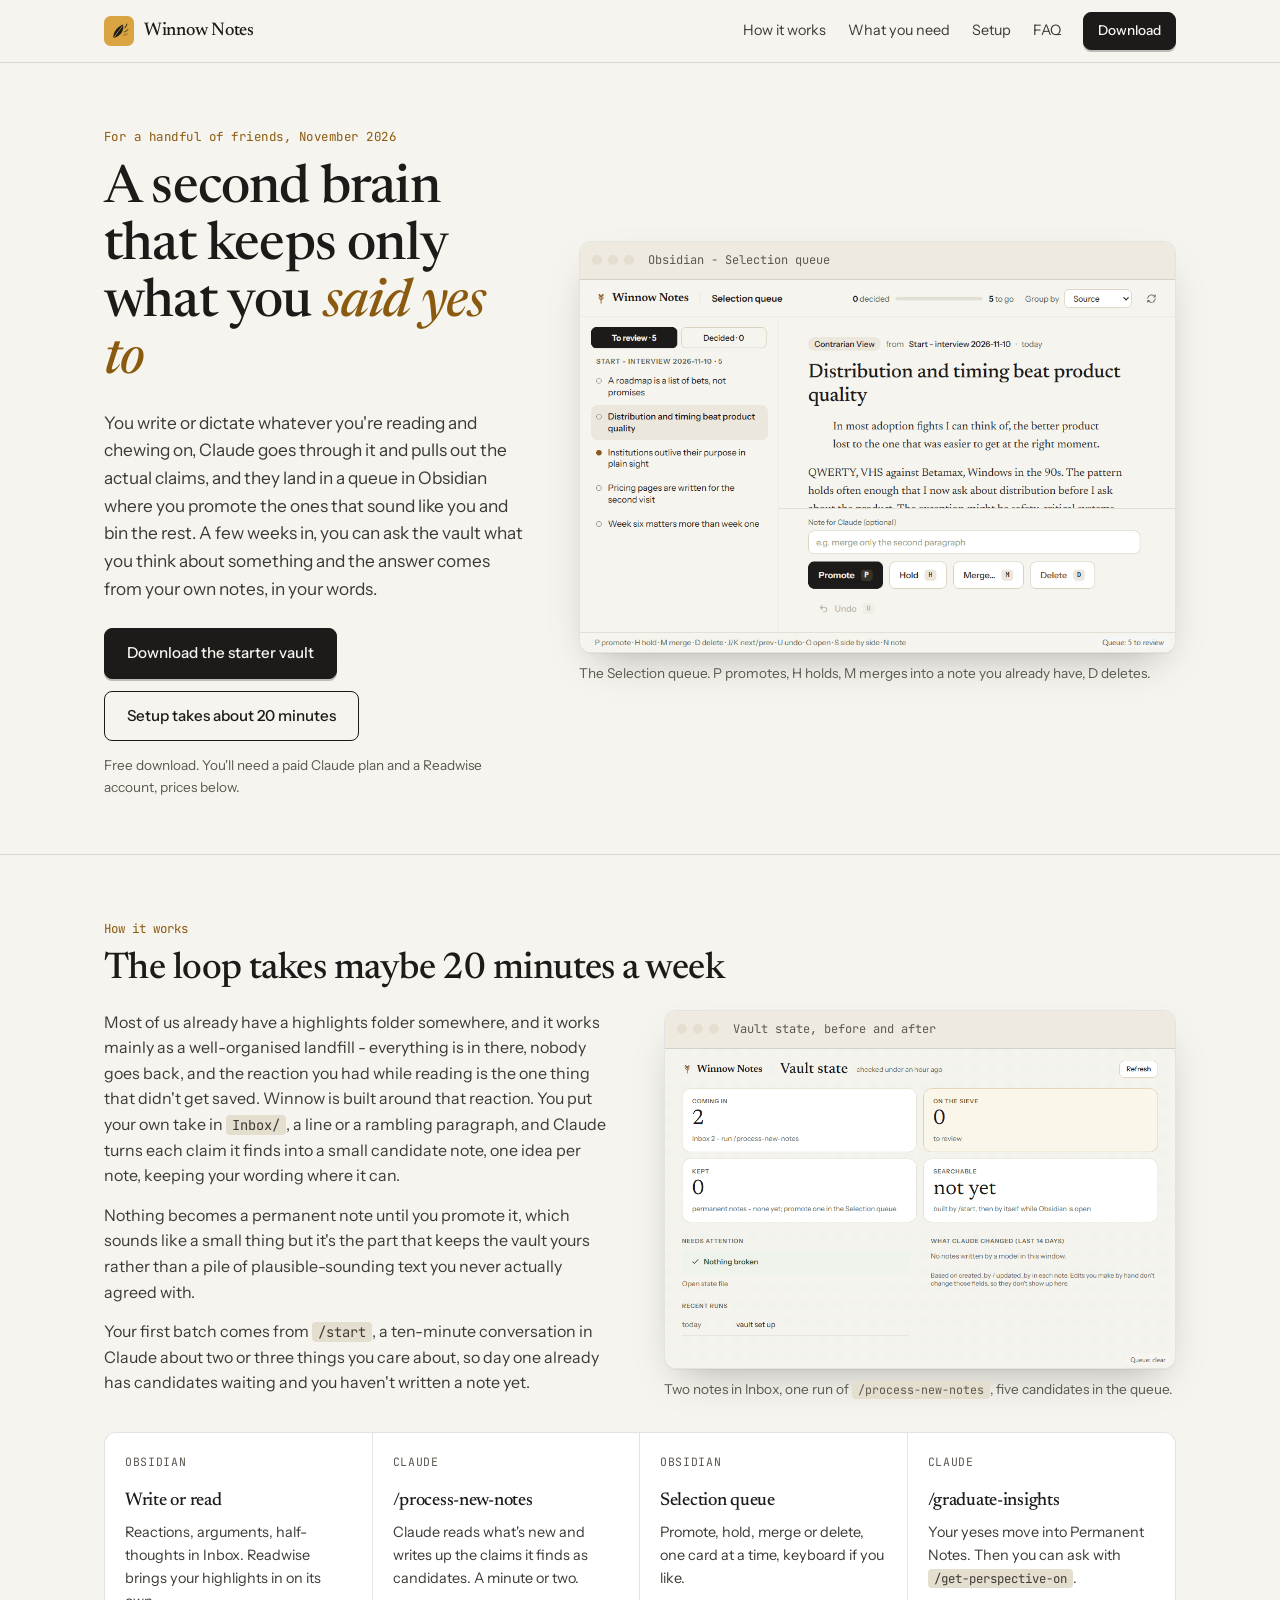
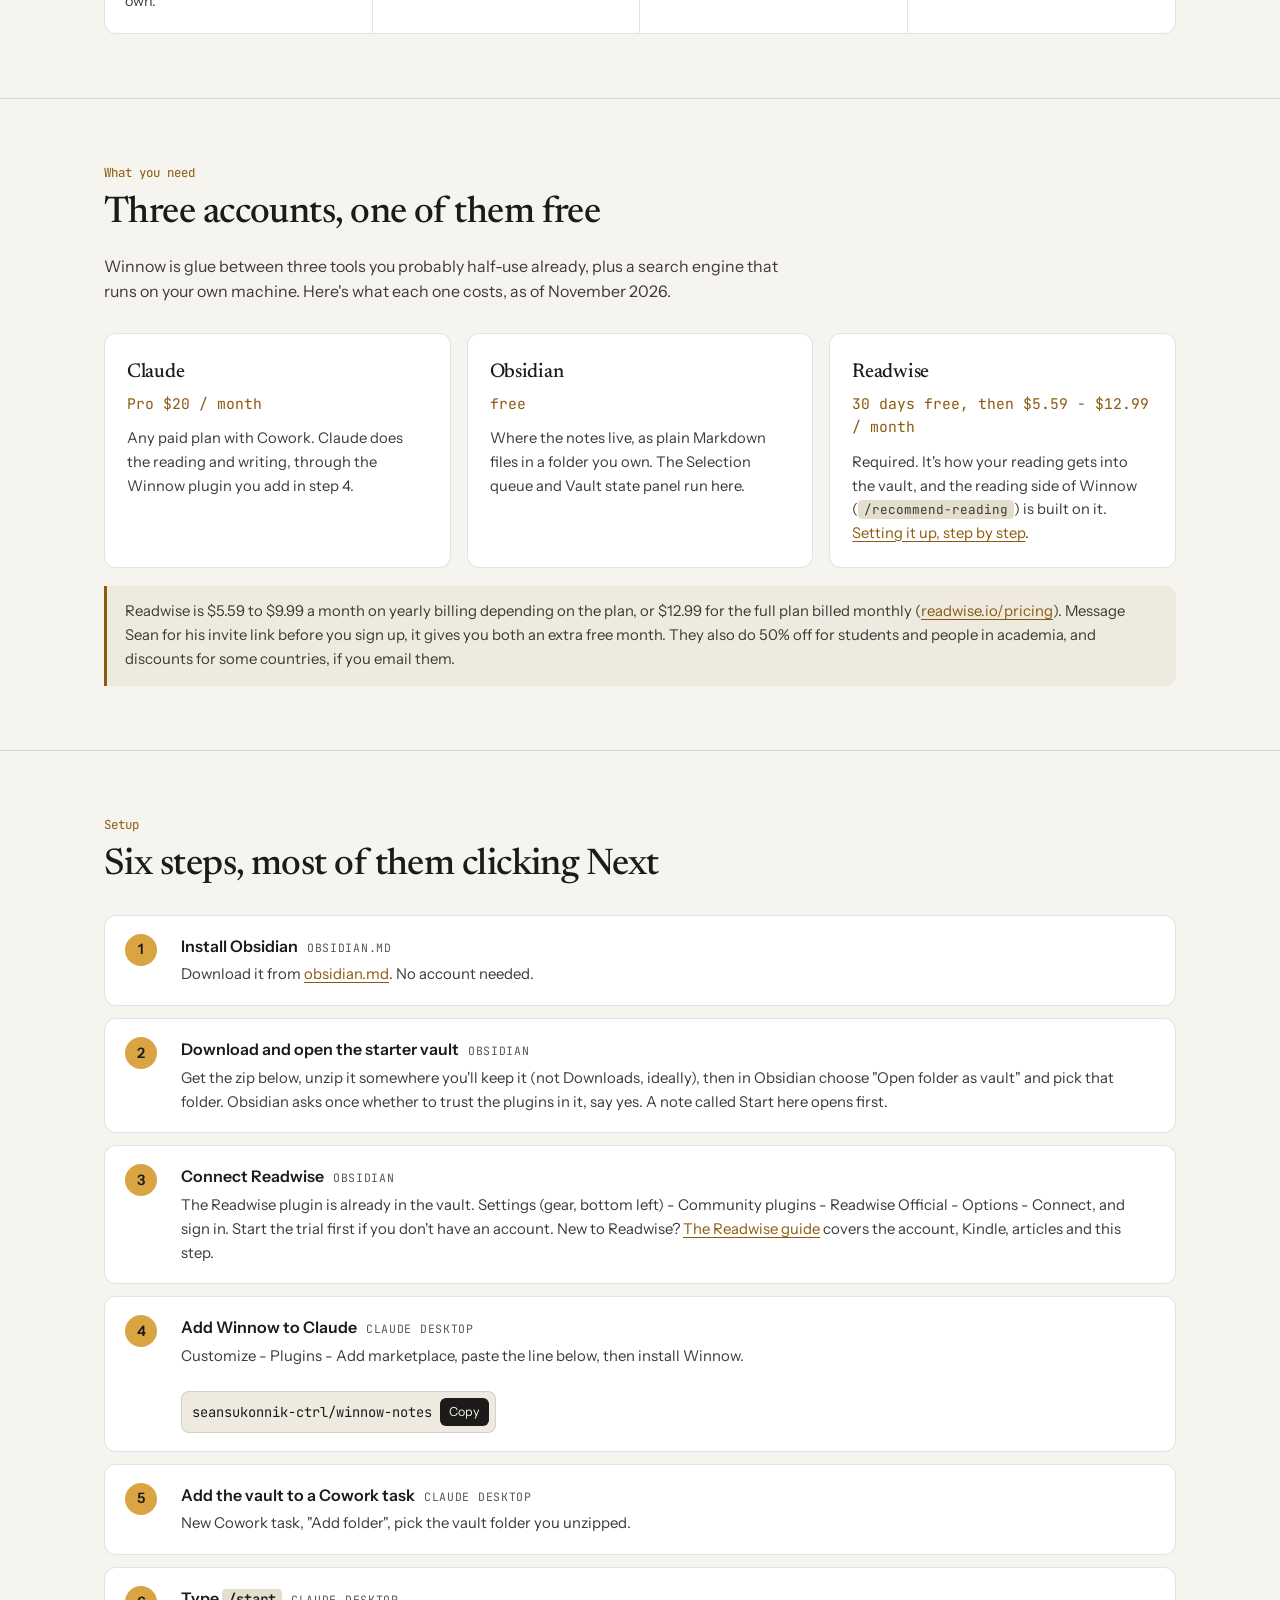
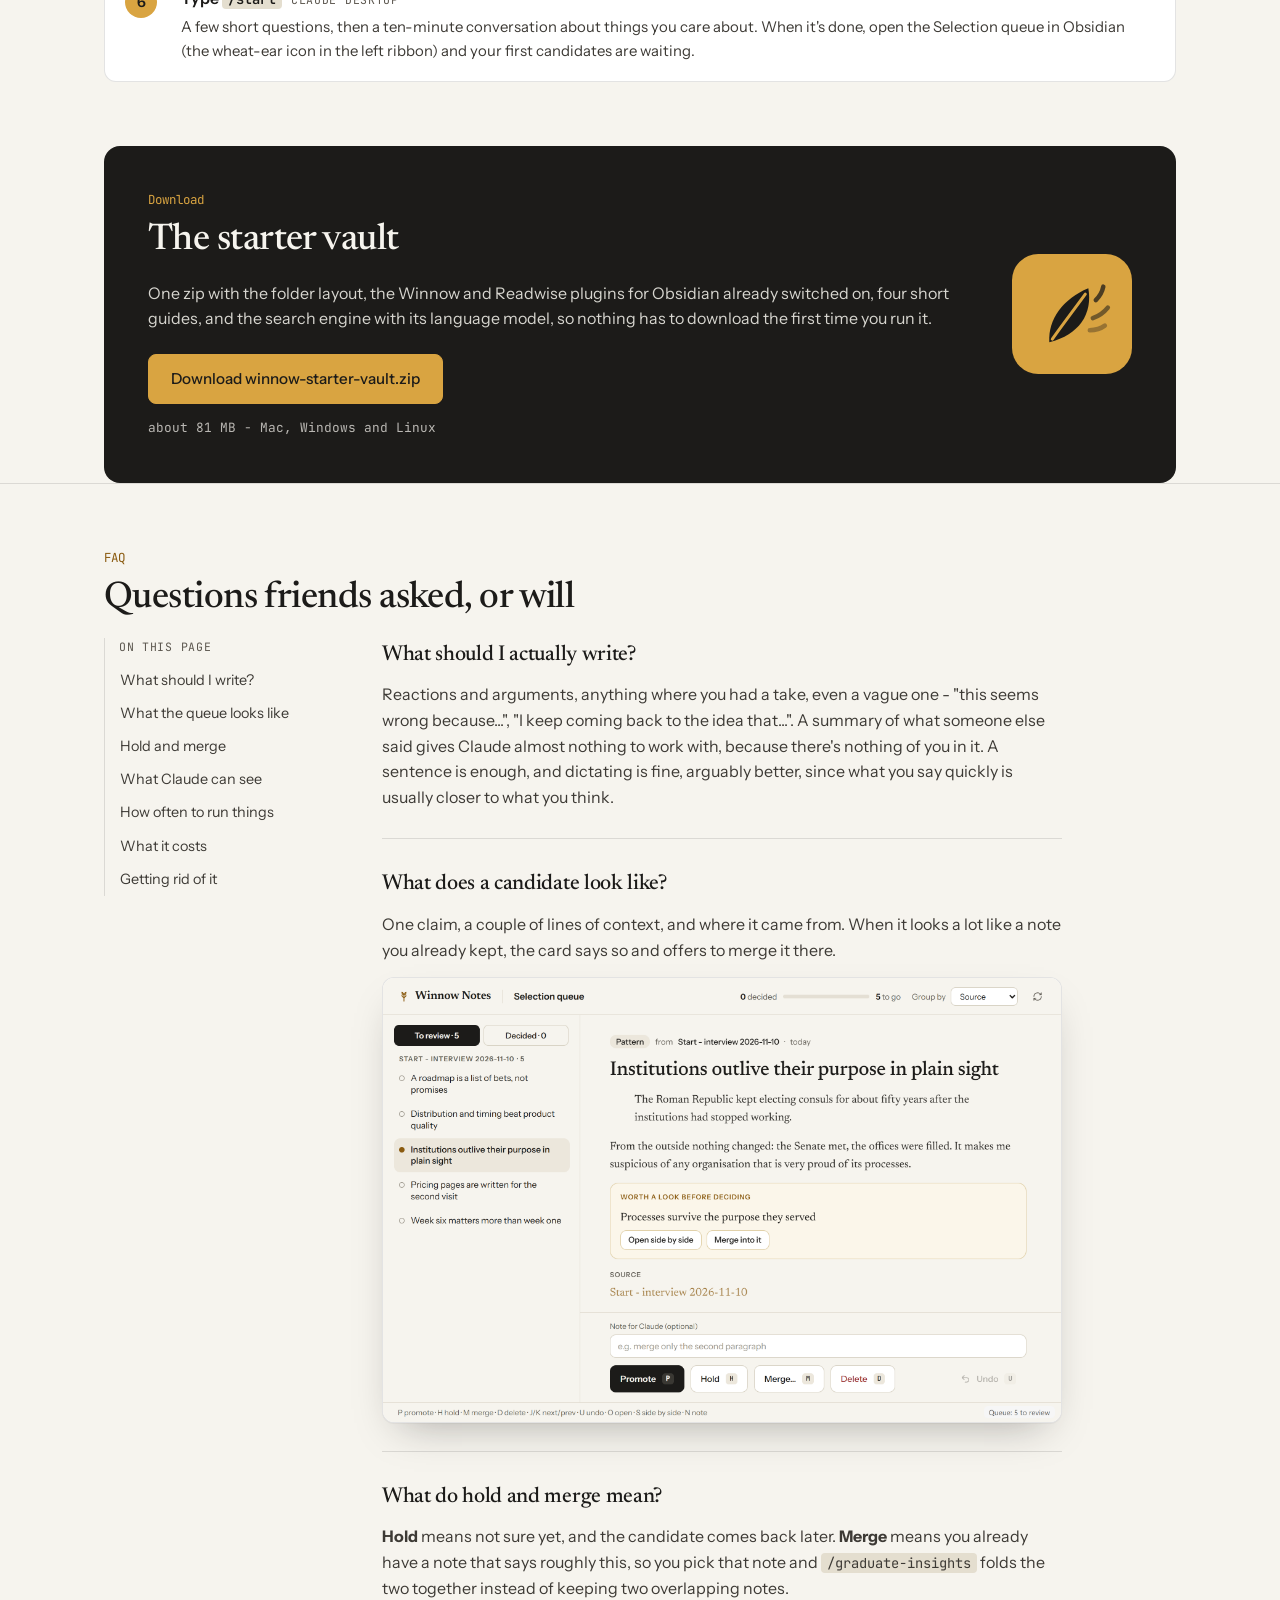
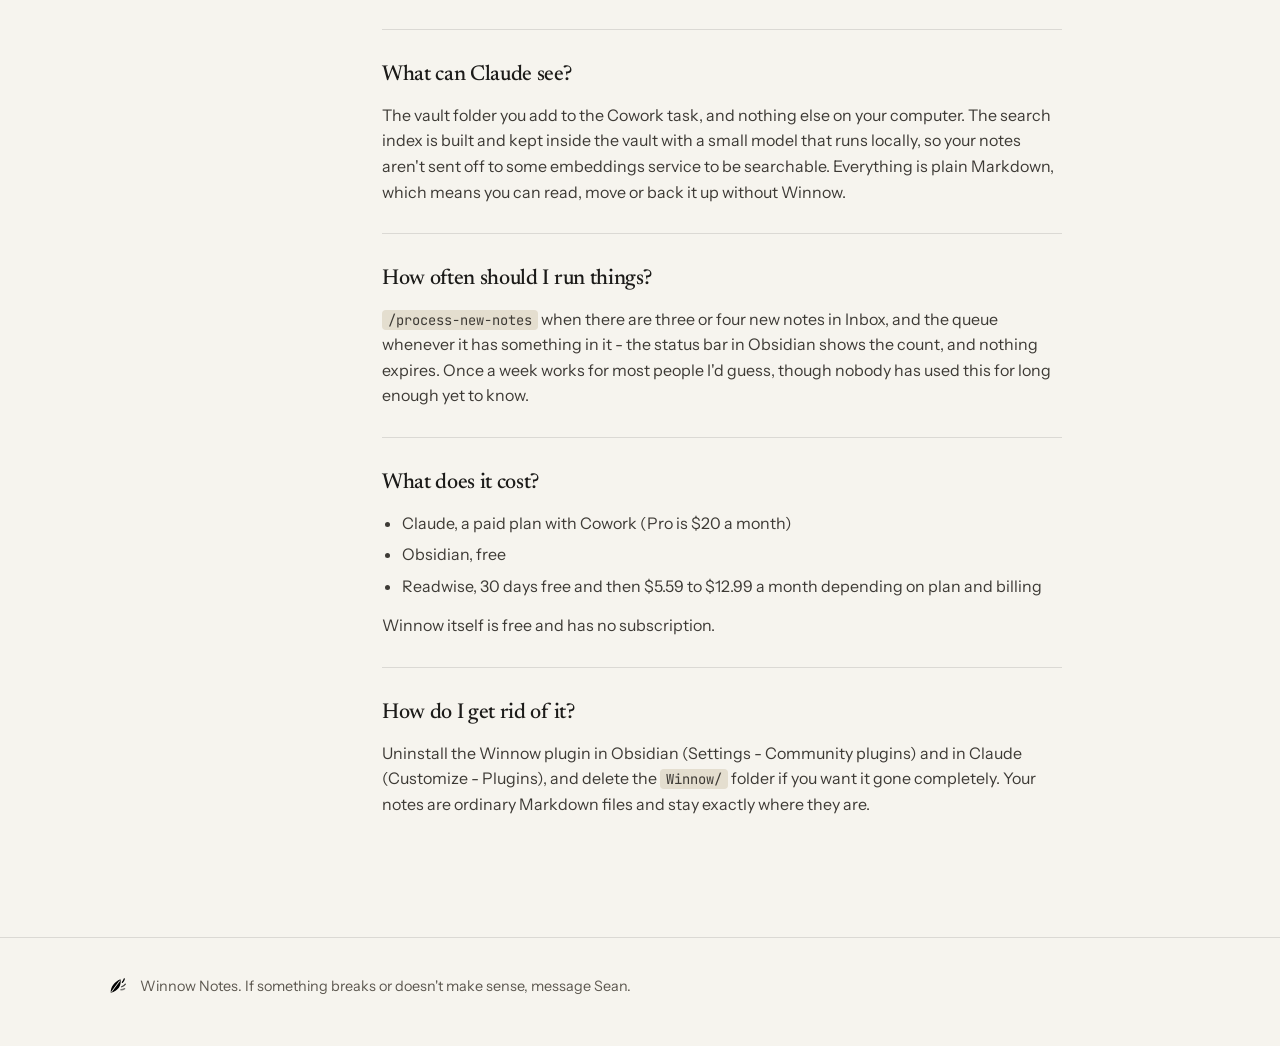
==== commit 8ce97c48: "site: Readwise setup guide page, shared stylesheet readwise.html covers the account (invite link, pr" ====
--- a/site/index.html
+++ b/site/index.html
@@ -10,148 +10,7 @@
 <link rel="preconnect" href="https://fonts.googleapis.com">
 <link rel="preconnect" href="https://fonts.gstatic.com" crossorigin>
 <link href="https://fonts.googleapis.com/css2?family=Newsreader:ital,opsz,wght@0,6..72,400;0,6..72,500;0,6..72,600;1,6..72,400&family=Instrument+Sans:wght@400;500;600&family=JetBrains+Mono:wght@400;500&display=swap" rel="stylesheet">
-<style>
-  :root {
-    --ink: #1C1B19;
-    --ink-2: #3d3a35;   /* body copy on paper, 10.3:1 */
-    --ink-3: #5c574f;   /* secondary copy on paper, 6.5:1 */
-    --paper: #F6F4EE;
-    --paper-2: #EEEAE0; /* panels */
-    --paper-3: #E4DECF; /* rules, tags */
-    --gold: #D9A441;    /* only on ink, or as fill behind ink text */
-    --ochre: #8A5A0F;   /* links and labels on paper, 5.4:1 (4.9:1 on paper-2) */
-    --rule: rgba(28,27,25,0.12);
-    --max: 1120px;
-    --prose: 680px;
-  }
-  *, *::before, *::after { box-sizing: border-box; margin: 0; padding: 0; }
-  html { font-size: 16px; scroll-behavior: smooth; scroll-padding-top: 72px; }
-  body { background: var(--paper); color: var(--ink); font-family: 'Instrument Sans', system-ui, sans-serif; line-height: 1.6; -webkit-font-smoothing: antialiased; }
-  img { max-width: 100%; height: auto; display: block; }
-  h1, h2, h3, .wordmark { font-family: 'Newsreader', Georgia, serif; font-weight: 500; letter-spacing: -0.015em; }
-  code, kbd, .mono { font-family: 'JetBrains Mono', ui-monospace, monospace; font-size: 0.86em; }
-  code { background: var(--paper-3); padding: 1px 6px; border-radius: 4px; white-space: nowrap; }
-  kbd { border: 1px solid var(--rule); border-bottom-width: 2px; border-radius: 4px; padding: 0 5px; background: #fff; }
-  a { color: var(--ochre); text-underline-offset: 3px; }
-  a:hover { color: var(--ink); }
-  a:focus-visible, .btn:focus-visible { outline: 3px solid var(--gold); outline-offset: 2px; border-radius: 4px; }
-  p { color: var(--ink-2); margin-bottom: 14px; }
-  p:last-child { margin-bottom: 0; }
-
-  /* Nav */
-  .nav { position: sticky; top: 0; z-index: 10; background: rgba(246,244,238,0.94); backdrop-filter: blur(6px); border-bottom: 1px solid var(--rule); }
-  .nav-in { max-width: var(--max); margin: 0 auto; padding: 12px 24px; display: flex; align-items: center; gap: 10px; }
-  .nav .logo { width: 30px; height: 30px; }
-  .nav .wordmark { font-size: 1.15rem; color: var(--ink); text-decoration: none; }
-  .nav-links { margin-left: auto; display: flex; gap: 22px; align-items: center; }
-  .nav-links a { font-size: 0.9rem; color: var(--ink-2); text-decoration: none; }
-  .nav-links a:hover { color: var(--ochre); text-decoration: underline; }
-  .nav-links .btn { color: var(--paper); padding: 7px 14px; font-size: 0.85rem; }
-
-  .wrap { max-width: var(--max); margin: 0 auto; padding: 0 24px; }
-
-  /* Buttons */
-  .btn { display: inline-block; background: var(--ink); color: var(--paper); padding: 12px 22px; border-radius: 8px; text-decoration: none; font-weight: 500; font-size: 0.95rem; border: 1.5px solid var(--ink); box-shadow: 0 2px 0 rgba(28,27,25,0.25); transition: transform .1s, box-shadow .1s; }
-  .btn:hover { color: var(--paper); transform: translateY(-1px); box-shadow: 0 3px 0 rgba(28,27,25,0.25); }
-  .btn-ghost { background: transparent; color: var(--ink); box-shadow: none; }
-  .btn-ghost:hover { color: var(--ink); background: var(--paper-2); }
-  .btn-gold { background: var(--gold); color: var(--ink); border-color: var(--gold); }
-  .btn-gold:hover { color: var(--ink); }
-
-  /* Hero */
-  .hero { display: grid; grid-template-columns: minmax(0, 5fr) minmax(0, 7fr); gap: 48px; align-items: center; padding: 64px 0 56px; }
-  .eyebrow { font-family: 'JetBrains Mono', monospace; font-size: 0.78rem; letter-spacing: 0.04em; color: var(--ochre); margin-bottom: 14px; }
-  .hero h1 { font-size: clamp(2.1rem, 4.4vw, 3.3rem); line-height: 1.08; margin-bottom: 20px; }
-  .hero h1 em { font-style: italic; color: var(--ochre); }
-  .hero .sub { font-size: 1.08rem; margin-bottom: 26px; }
-  .hero .cta { display: flex; gap: 12px; flex-wrap: wrap; }
-  .hero .small { font-size: 0.85rem; color: var(--ink-3); margin-top: 14px; }
-
-  /* App window frame for screenshots */
-  .window { background: #fff; border: 1px solid var(--rule); border-radius: 12px; box-shadow: 0 1px 0 rgba(28,27,25,.04), 0 18px 40px -18px rgba(28,27,25,.35); overflow: hidden; }
-  .window-bar { display: flex; align-items: center; gap: 6px; padding: 9px 12px; background: var(--paper-2); border-bottom: 1px solid var(--rule); }
-  .window-bar i { width: 10px; height: 10px; border-radius: 50%; background: var(--paper-3); }
-  .window-bar span { margin-left: 8px; font-size: 0.75rem; color: var(--ink-3); font-family: 'JetBrains Mono', monospace; }
-  figure figcaption { font-size: 0.85rem; color: var(--ink-3); margin-top: 10px; }
-
-  /* Sections */
-  section { padding: 64px 0; border-top: 1px solid var(--rule); }
-  .label { font-family: 'JetBrains Mono', monospace; font-size: 0.78rem; color: var(--ochre); margin-bottom: 10px; }
-  h2 { font-size: clamp(1.7rem, 3vw, 2.3rem); line-height: 1.15; margin-bottom: 18px; }
-  .prose { max-width: var(--prose); }
-  .split { display: grid; grid-template-columns: minmax(0, 1fr) minmax(0, 1fr); gap: 48px; align-items: start; }
-
-  /* Loop strip */
-  .loop { display: grid; grid-template-columns: repeat(4, minmax(0, 1fr)); gap: 0; margin-top: 32px; border: 1px solid var(--rule); border-radius: 12px; overflow: hidden; background: #fff; }
-  .loop > div { padding: 20px; border-right: 1px solid var(--rule); }
-  .loop > div:last-child { border-right: 0; }
-  .loop .where { font-family: 'JetBrains Mono', monospace; font-size: 0.72rem; color: var(--ink-3); text-transform: uppercase; letter-spacing: 0.06em; }
-  .loop h3 { font-size: 1.15rem; margin: 6px 0 6px; }
-  .loop p { font-size: 0.9rem; }
-
-  /* Needs */
-  .needs { display: grid; grid-template-columns: repeat(3, minmax(0, 1fr)); gap: 16px; margin-top: 28px; }
-  .need { background: #fff; border: 1px solid var(--rule); border-radius: 12px; padding: 22px; }
-  .need h3 { font-size: 1.25rem; margin-bottom: 4px; }
-  .price { font-family: 'JetBrains Mono', monospace; font-size: 0.82rem; color: var(--ochre); margin-bottom: 12px; }
-  .need p { font-size: 0.92rem; }
-  .note { margin-top: 18px; background: var(--paper-2); border-left: 3px solid var(--ochre); border-radius: 0 10px 10px 0; padding: 14px 18px; font-size: 0.93rem; }
-  .note p { color: var(--ink-2); }
-
-  /* Steps */
-  .steps { list-style: none; counter-reset: s; margin-top: 28px; display: grid; gap: 12px; }
-  .steps li { counter-increment: s; display: grid; grid-template-columns: 40px minmax(0, 1fr); gap: 16px; background: #fff; border: 1px solid var(--rule); border-radius: 12px; padding: 18px 20px; }
-  .steps li::before { content: counter(s); width: 32px; height: 32px; border-radius: 50%; background: var(--gold); color: var(--ink); display: grid; place-items: center; font-weight: 600; font-size: 0.9rem; }
-  .steps h3 { font-family: 'Instrument Sans', system-ui, sans-serif; font-weight: 600; font-size: 1rem; letter-spacing: 0; margin-bottom: 4px; }
-  .steps p { font-size: 0.93rem; }
-  .steps .where { font-family: 'JetBrains Mono', monospace; font-size: 0.72rem; color: var(--ink-3); text-transform: uppercase; letter-spacing: 0.06em; margin-left: 6px; font-weight: 400; }
-  .copybox { display: inline-flex; align-items: center; gap: 8px; margin-top: 8px; background: var(--paper-2); border: 1px solid var(--rule); border-radius: 8px; padding: 6px 6px 6px 10px; font-family: 'JetBrains Mono', monospace; font-size: 0.86rem; max-width: 100%; overflow-wrap: anywhere; }
-  .copybox button { font: inherit; font-family: 'Instrument Sans', sans-serif; font-size: 0.78rem; background: var(--ink); color: var(--paper); border: 0; border-radius: 6px; padding: 4px 9px; cursor: pointer; }
-
-  /* Download */
-  .download { background: var(--ink); color: var(--paper); border-radius: 16px; padding: 44px; display: grid; grid-template-columns: minmax(0, 1fr) auto; gap: 32px; align-items: center; }
-  .download .label { color: var(--gold); }
-  .download h2 { color: var(--paper); }
-  .download p { color: rgba(246,244,238,0.86); }
-  .download .meta { font-family: 'JetBrains Mono', monospace; font-size: 0.8rem; color: rgba(246,244,238,0.72); margin-top: 10px; }
-  .download img { width: 120px; height: 120px; }
-
-  /* Docs-style FAQ */
-  .docs { display: grid; grid-template-columns: 230px minmax(0, 1fr); gap: 48px; margin-top: 12px; }
-  .docs nav { position: sticky; top: 84px; align-self: start; border-left: 1px solid var(--rule); }
-  .docs nav p { font-family: 'JetBrains Mono', monospace; font-size: 0.72rem; text-transform: uppercase; letter-spacing: 0.06em; color: var(--ink-3); padding-left: 14px; margin-bottom: 8px; }
-  .docs nav a { display: block; padding: 5px 14px; font-size: 0.9rem; color: var(--ink-2); text-decoration: none; border-left: 2px solid transparent; margin-left: -1px; }
-  .docs nav a:hover { color: var(--ochre); border-left-color: var(--ochre); }
-  .qa { padding: 0 0 28px; margin-bottom: 28px; border-bottom: 1px solid var(--rule); max-width: var(--prose); }
-  .qa:last-child { border-bottom: 0; }
-  .qa h3 { font-size: 1.35rem; margin-bottom: 10px; }
-  .qa ul { margin: 0 0 14px 20px; color: var(--ink-2); }
-  .qa li { margin-bottom: 6px; }
-
-  footer { border-top: 1px solid var(--rule); padding: 36px 0 48px; color: var(--ink-3); font-size: 0.9rem; }
-  footer .wrap { display: flex; gap: 12px; align-items: center; flex-wrap: wrap; }
-  footer img { width: 24px; height: 24px; }
-
-  @media (max-width: 900px) {
-    .hero, .split, .download { grid-template-columns: minmax(0, 1fr); }
-    .hero { padding-top: 40px; gap: 32px; }
-    .loop, .needs { grid-template-columns: minmax(0, 1fr); }
-    .loop > div { border-right: 0; border-bottom: 1px solid var(--rule); }
-    .loop > div:last-child { border-bottom: 0; }
-    .docs { grid-template-columns: minmax(0, 1fr); }
-    .docs nav { display: none; }
-    .download { padding: 28px 22px; }
-    .download img { display: none; }
-  }
-  @media (max-width: 600px) {
-    .wrap, .nav-in { padding-left: 16px; padding-right: 16px; }
-    .nav-links a:not(.btn) { display: none; }
-    section { padding: 48px 0; }
-    .steps li { grid-template-columns: minmax(0, 1fr); gap: 10px; }
-    .window-bar span { display: none; }
-  }
-  @media (prefers-reduced-motion: reduce) { html { scroll-behavior: auto; } .btn { transition: none; } }
-</style>
+<link rel="stylesheet" href="assets/site.css">
 </head>
 <body>
 
@@ -238,7 +97,7 @@
         <div class="need">
           <h3>Readwise</h3>
           <p class="price">30 days free, then $5.59 - $12.99 / month</p>
-          <p>Required. It's how your reading gets into the vault, and the reading side of Winnow (<code>/recommend-reading</code>) is built on it.</p>
+          <p>Required. It's how your reading gets into the vault, and the reading side of Winnow (<code>/recommend-reading</code>) is built on it. <a href="readwise.html">Setting it up, step by step</a>.</p>
         </div>
       </div>
       <div class="note">
@@ -254,7 +113,7 @@
       <ol class="steps">
         <li><div><h3>Install Obsidian <span class="where">obsidian.md</span></h3><p>Download it from <a href="https://obsidian.md" target="_blank" rel="noopener">obsidian.md</a>. No account needed.</p></div></li>
         <li><div><h3>Download and open the starter vault <span class="where">Obsidian</span></h3><p>Get the zip below, unzip it somewhere you'll keep it (not Downloads, ideally), then in Obsidian choose "Open folder as vault" and pick that folder. Obsidian asks once whether to trust the plugins in it, say yes. A note called Start here opens first.</p></div></li>
-        <li><div><h3>Connect Readwise <span class="where">Obsidian</span></h3><p>The Readwise plugin is already in the vault. Settings (gear, bottom left) - Community plugins - Readwise Official - Options - Connect, and sign in. Start the trial first if you don't have an account.</p></div></li>
+        <li><div><h3>Connect Readwise <span class="where">Obsidian</span></h3><p>The Readwise plugin is already in the vault. Settings (gear, bottom left) - Community plugins - Readwise Official - Options - Connect, and sign in. Start the trial first if you don't have an account. New to Readwise? <a href="readwise.html">The Readwise guide</a> covers the account, Kindle, articles and this step.</p></div></li>
         <li><div><h3>Add Winnow to Claude <span class="where">Claude desktop</span></h3><p>Customize - Plugins - Add marketplace, paste the line below, then install Winnow.</p>
           <div class="copybox"><span id="repo">seansukonnik-ctrl/winnow-notes</span><button type="button" data-copy="repo">Copy</button></div></div></li>
         <li><div><h3>Add the vault to a Cowork task <span class="where">Claude desktop</span></h3><p>New Cowork task, "Add folder", pick the vault folder you unzipped.</p></div></li>
--- a/site/assets/site.css
+++ b/site/assets/site.css
@@ -0,0 +1,159 @@
+:root {
+  --ink: #1C1B19;
+  --ink-2: #3d3a35;   /* body copy on paper, 10.3:1 */
+  --ink-3: #5c574f;   /* secondary copy on paper, 6.5:1 */
+  --paper: #F6F4EE;
+  --paper-2: #EEEAE0; /* panels */
+  --paper-3: #E4DECF; /* rules, tags */
+  --gold: #D9A441;    /* only on ink, or as fill behind ink text */
+  --ochre: #8A5A0F;   /* links and labels on paper, 5.4:1 (4.9:1 on paper-2) */
+  --rule: rgba(28,27,25,0.12);
+  --max: 1120px;
+  --prose: 680px;
+}
+*, *::before, *::after { box-sizing: border-box; margin: 0; padding: 0; }
+html { font-size: 16px; scroll-behavior: smooth; scroll-padding-top: 72px; }
+body { background: var(--paper); color: var(--ink); font-family: 'Instrument Sans', system-ui, sans-serif; line-height: 1.6; -webkit-font-smoothing: antialiased; }
+img { max-width: 100%; height: auto; display: block; }
+h1, h2, h3, .wordmark { font-family: 'Newsreader', Georgia, serif; font-weight: 500; letter-spacing: -0.015em; }
+code, kbd, .mono { font-family: 'JetBrains Mono', ui-monospace, monospace; font-size: 0.86em; }
+code { background: var(--paper-3); padding: 1px 6px; border-radius: 4px; white-space: nowrap; }
+kbd { border: 1px solid var(--rule); border-bottom-width: 2px; border-radius: 4px; padding: 0 5px; background: #fff; }
+a { color: var(--ochre); text-underline-offset: 3px; }
+a:hover { color: var(--ink); }
+a:focus-visible, .btn:focus-visible { outline: 3px solid var(--gold); outline-offset: 2px; border-radius: 4px; }
+p { color: var(--ink-2); margin-bottom: 14px; }
+p:last-child { margin-bottom: 0; }
+
+/* Nav */
+.nav { position: sticky; top: 0; z-index: 10; background: rgba(246,244,238,0.94); backdrop-filter: blur(6px); border-bottom: 1px solid var(--rule); }
+.nav-in { max-width: var(--max); margin: 0 auto; padding: 12px 24px; display: flex; align-items: center; gap: 10px; }
+.nav .logo { width: 30px; height: 30px; }
+.nav .wordmark { font-size: 1.15rem; color: var(--ink); text-decoration: none; }
+.nav-links { margin-left: auto; display: flex; gap: 22px; align-items: center; }
+.nav-links a { font-size: 0.9rem; color: var(--ink-2); text-decoration: none; }
+.nav-links a:hover { color: var(--ochre); text-decoration: underline; }
+.nav-links .btn { color: var(--paper); padding: 7px 14px; font-size: 0.85rem; }
+
+.wrap { max-width: var(--max); margin: 0 auto; padding: 0 24px; }
+
+/* Buttons */
+.btn { display: inline-block; background: var(--ink); color: var(--paper); padding: 12px 22px; border-radius: 8px; text-decoration: none; font-weight: 500; font-size: 0.95rem; border: 1.5px solid var(--ink); box-shadow: 0 2px 0 rgba(28,27,25,0.25); transition: transform .1s, box-shadow .1s; }
+.btn:hover { color: var(--paper); transform: translateY(-1px); box-shadow: 0 3px 0 rgba(28,27,25,0.25); }
+.btn-ghost { background: transparent; color: var(--ink); box-shadow: none; }
+.btn-ghost:hover { color: var(--ink); background: var(--paper-2); }
+.btn-gold { background: var(--gold); color: var(--ink); border-color: var(--gold); }
+.btn-gold:hover { color: var(--ink); }
+
+/* Hero */
+.hero { display: grid; grid-template-columns: minmax(0, 5fr) minmax(0, 7fr); gap: 48px; align-items: center; padding: 64px 0 56px; }
+.eyebrow { font-family: 'JetBrains Mono', monospace; font-size: 0.78rem; letter-spacing: 0.04em; color: var(--ochre); margin-bottom: 14px; }
+.hero h1 { font-size: clamp(2.1rem, 4.4vw, 3.3rem); line-height: 1.08; margin-bottom: 20px; }
+.hero h1 em { font-style: italic; color: var(--ochre); }
+.hero .sub { font-size: 1.08rem; margin-bottom: 26px; }
+.hero .cta { display: flex; gap: 12px; flex-wrap: wrap; }
+.hero .small { font-size: 0.85rem; color: var(--ink-3); margin-top: 14px; }
+
+/* App window frame for screenshots */
+.window { background: #fff; border: 1px solid var(--rule); border-radius: 12px; box-shadow: 0 1px 0 rgba(28,27,25,.04), 0 18px 40px -18px rgba(28,27,25,.35); overflow: hidden; }
+.window-bar { display: flex; align-items: center; gap: 6px; padding: 9px 12px; background: var(--paper-2); border-bottom: 1px solid var(--rule); }
+.window-bar i { width: 10px; height: 10px; border-radius: 50%; background: var(--paper-3); }
+.window-bar span { margin-left: 8px; font-size: 0.75rem; color: var(--ink-3); font-family: 'JetBrains Mono', monospace; }
+figure figcaption { font-size: 0.85rem; color: var(--ink-3); margin-top: 10px; }
+
+/* Sections */
+section { padding: 64px 0; border-top: 1px solid var(--rule); }
+.label { font-family: 'JetBrains Mono', monospace; font-size: 0.78rem; color: var(--ochre); margin-bottom: 10px; }
+h2 { font-size: clamp(1.7rem, 3vw, 2.3rem); line-height: 1.15; margin-bottom: 18px; }
+.prose { max-width: var(--prose); }
+.split { display: grid; grid-template-columns: minmax(0, 1fr) minmax(0, 1fr); gap: 48px; align-items: start; }
+
+/* Loop strip */
+.loop { display: grid; grid-template-columns: repeat(4, minmax(0, 1fr)); gap: 0; margin-top: 32px; border: 1px solid var(--rule); border-radius: 12px; overflow: hidden; background: #fff; }
+.loop > div { padding: 20px; border-right: 1px solid var(--rule); }
+.loop > div:last-child { border-right: 0; }
+.loop .where { font-family: 'JetBrains Mono', monospace; font-size: 0.72rem; color: var(--ink-3); text-transform: uppercase; letter-spacing: 0.06em; }
+.loop h3 { font-size: 1.15rem; margin: 6px 0 6px; }
+.loop p { font-size: 0.9rem; }
+
+/* Needs */
+.needs { display: grid; grid-template-columns: repeat(3, minmax(0, 1fr)); gap: 16px; margin-top: 28px; }
+.need { background: #fff; border: 1px solid var(--rule); border-radius: 12px; padding: 22px; }
+.need h3 { font-size: 1.25rem; margin-bottom: 4px; }
+.price { font-family: 'JetBrains Mono', monospace; font-size: 0.82rem; color: var(--ochre); margin-bottom: 12px; }
+.need p { font-size: 0.92rem; }
+.note { margin-top: 18px; background: var(--paper-2); border-left: 3px solid var(--ochre); border-radius: 0 10px 10px 0; padding: 14px 18px; font-size: 0.93rem; }
+.note p { color: var(--ink-2); }
+
+/* Steps */
+.steps { list-style: none; counter-reset: s; margin-top: 28px; display: grid; gap: 12px; }
+.steps li { counter-increment: s; display: grid; grid-template-columns: 40px minmax(0, 1fr); gap: 16px; background: #fff; border: 1px solid var(--rule); border-radius: 12px; padding: 18px 20px; }
+.steps li::before { content: counter(s); width: 32px; height: 32px; border-radius: 50%; background: var(--gold); color: var(--ink); display: grid; place-items: center; font-weight: 600; font-size: 0.9rem; }
+.steps h3 { font-family: 'Instrument Sans', system-ui, sans-serif; font-weight: 600; font-size: 1rem; letter-spacing: 0; margin-bottom: 4px; }
+.steps p { font-size: 0.93rem; }
+.steps .where { font-family: 'JetBrains Mono', monospace; font-size: 0.72rem; color: var(--ink-3); text-transform: uppercase; letter-spacing: 0.06em; margin-left: 6px; font-weight: 400; }
+.copybox { display: inline-flex; align-items: center; gap: 8px; margin-top: 8px; background: var(--paper-2); border: 1px solid var(--rule); border-radius: 8px; padding: 6px 6px 6px 10px; font-family: 'JetBrains Mono', monospace; font-size: 0.86rem; max-width: 100%; overflow-wrap: anywhere; }
+.copybox button { font: inherit; font-family: 'Instrument Sans', sans-serif; font-size: 0.78rem; background: var(--ink); color: var(--paper); border: 0; border-radius: 6px; padding: 4px 9px; cursor: pointer; }
+
+/* Download */
+.download { background: var(--ink); color: var(--paper); border-radius: 16px; padding: 44px; display: grid; grid-template-columns: minmax(0, 1fr) auto; gap: 32px; align-items: center; }
+.download .label { color: var(--gold); }
+.download h2 { color: var(--paper); }
+.download p { color: rgba(246,244,238,0.86); }
+.download .meta { font-family: 'JetBrains Mono', monospace; font-size: 0.8rem; color: rgba(246,244,238,0.72); margin-top: 10px; }
+.download img { width: 120px; height: 120px; }
+
+/* Docs-style FAQ */
+.docs { display: grid; grid-template-columns: 230px minmax(0, 1fr); gap: 48px; margin-top: 12px; }
+.docs nav { position: sticky; top: 84px; align-self: start; border-left: 1px solid var(--rule); }
+.docs nav p { font-family: 'JetBrains Mono', monospace; font-size: 0.72rem; text-transform: uppercase; letter-spacing: 0.06em; color: var(--ink-3); padding-left: 14px; margin-bottom: 8px; }
+.docs nav a { display: block; padding: 5px 14px; font-size: 0.9rem; color: var(--ink-2); text-decoration: none; border-left: 2px solid transparent; margin-left: -1px; }
+.docs nav a:hover { color: var(--ochre); border-left-color: var(--ochre); }
+.qa { padding: 0 0 28px; margin-bottom: 28px; border-bottom: 1px solid var(--rule); max-width: var(--prose); }
+.qa:last-child { border-bottom: 0; }
+.qa h3 { font-size: 1.35rem; margin-bottom: 10px; }
+.qa ul { margin: 0 0 14px 20px; color: var(--ink-2); }
+.qa li { margin-bottom: 6px; }
+
+footer { border-top: 1px solid var(--rule); padding: 36px 0 48px; color: var(--ink-3); font-size: 0.9rem; }
+footer .wrap { display: flex; gap: 12px; align-items: center; flex-wrap: wrap; }
+footer img { width: 24px; height: 24px; }
+
+@media (max-width: 900px) {
+  .hero, .split, .download { grid-template-columns: minmax(0, 1fr); }
+  .hero { padding-top: 40px; gap: 32px; }
+  .loop, .needs { grid-template-columns: minmax(0, 1fr); }
+  .loop > div { border-right: 0; border-bottom: 1px solid var(--rule); }
+  .loop > div:last-child { border-bottom: 0; }
+  .docs { grid-template-columns: minmax(0, 1fr); }
+  .docs nav { display: none; }
+  .download { padding: 28px 22px; }
+  .download img { display: none; }
+}
+@media (max-width: 600px) {
+  .wrap, .nav-in { padding-left: 16px; padding-right: 16px; }
+  .nav-links a:not(.btn) { display: none; }
+  section { padding: 48px 0; }
+  .steps li { grid-template-columns: minmax(0, 1fr); gap: 10px; }
+  .window-bar span { display: none; }
+}
+@media (prefers-reduced-motion: reduce) { html { scroll-behavior: auto; } .btn { transition: none; } }
+
+/* Guide pages */
+.guide-head { padding-top: 56px; padding-bottom: 40px; }
+.guide-head h1 { font-size: clamp(2rem, 4vw, 3rem); line-height: 1.1; margin-bottom: 18px; max-width: 760px; }
+.guide-head .sub { font-size: 1.08rem; max-width: var(--prose); }
+.back { display: inline-block; font-size: 0.9rem; margin-bottom: 18px; }
+.steps ul { margin: 8px 0 4px 20px; color: var(--ink-2); font-size: 0.93rem; }
+.steps li li { counter-increment: none; display: list-item; background: none; border: 0; padding: 0; margin-bottom: 6px; }
+.steps li li::before { content: none; }
+.videos { display: grid; grid-template-columns: repeat(3, minmax(0, 1fr)); gap: 16px; margin-top: 24px; }
+.video { display: block; background: #fff; border: 1px solid var(--rule); border-radius: 12px; overflow: hidden; text-decoration: none; color: var(--ink); }
+.video:hover { color: var(--ink); box-shadow: 0 12px 28px -16px rgba(28,27,25,.4); }
+.video img { aspect-ratio: 16 / 9; object-fit: cover; width: 100%; }
+.video div { padding: 14px 16px 16px; }
+.video h3 { font-size: 1.05rem; margin-bottom: 4px; }
+.video p { font-size: 0.86rem; color: var(--ink-3); }
+.links { margin: 14px 0 0 20px; color: var(--ink-2); }
+.links li { margin-bottom: 8px; }
+@media (max-width: 900px) { .videos { grid-template-columns: minmax(0, 1fr); } }
